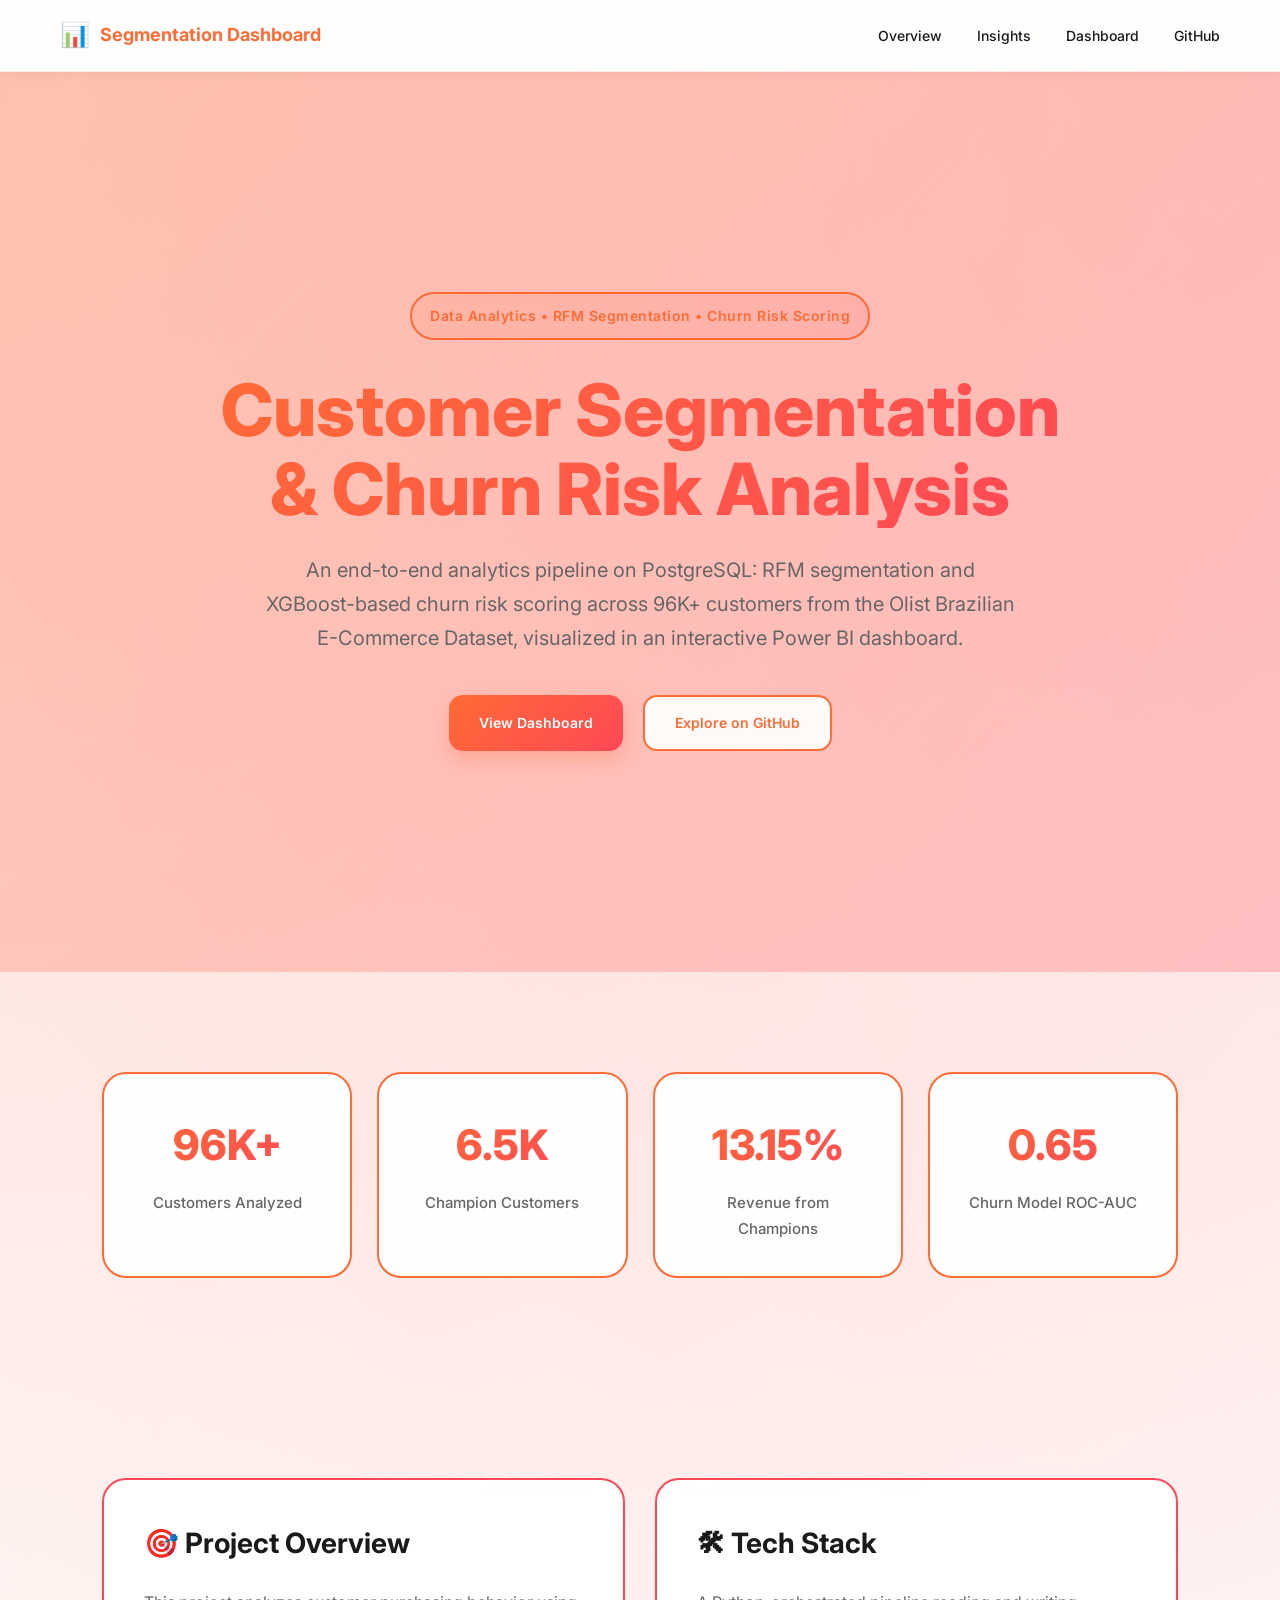
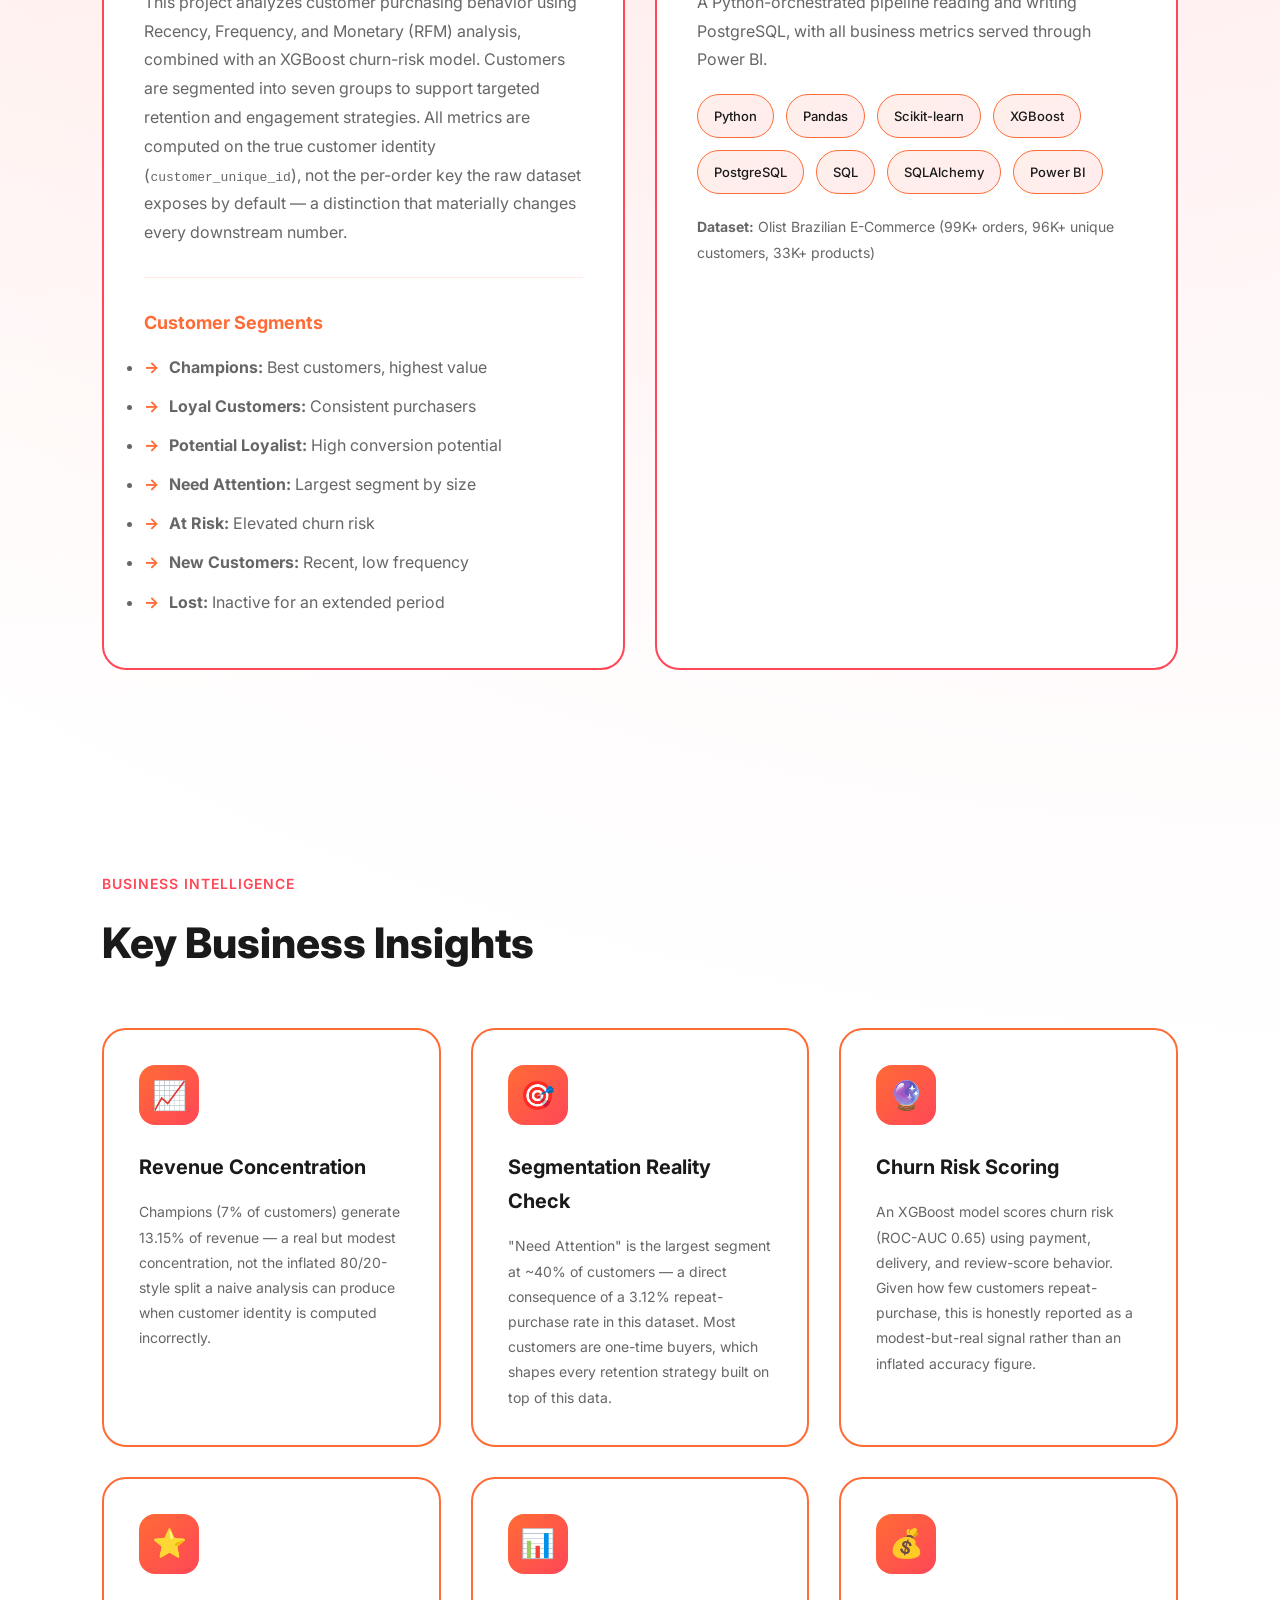
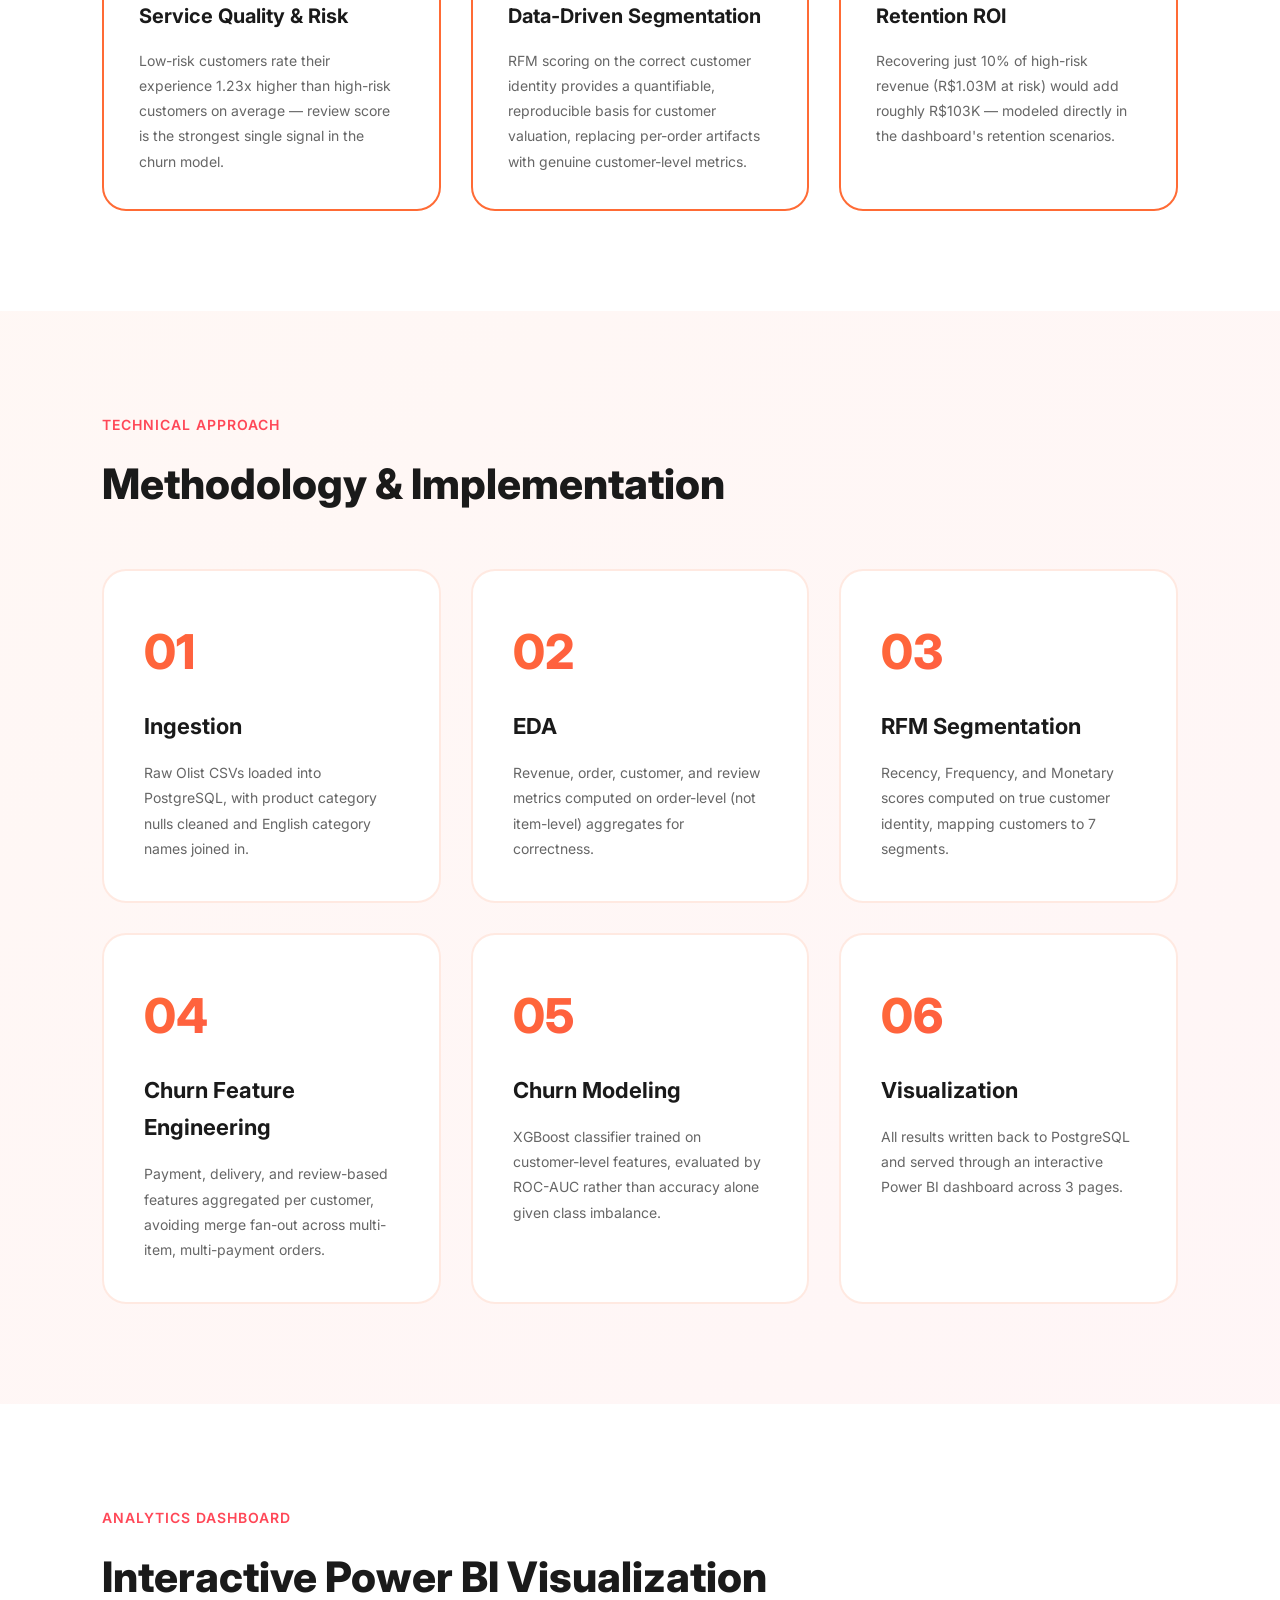
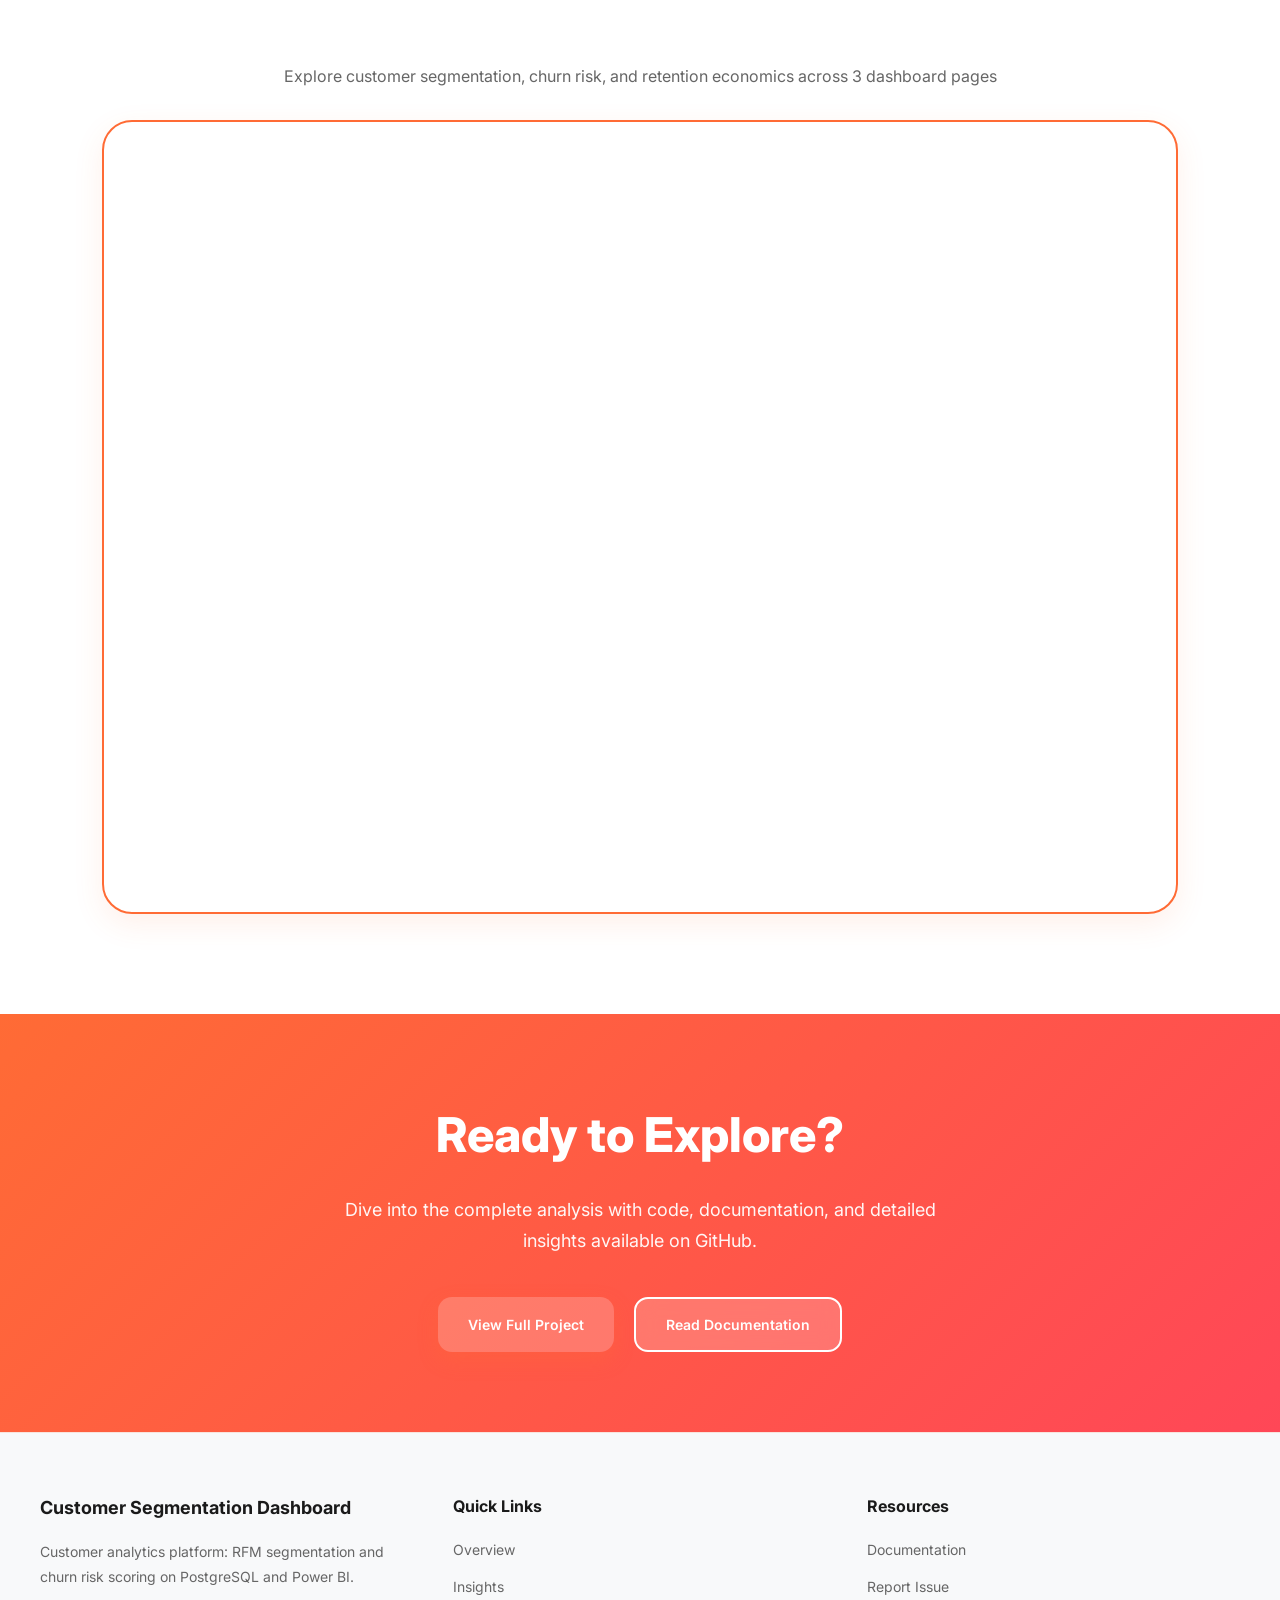
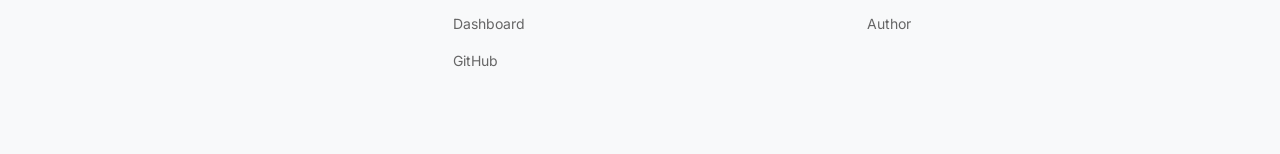
==== docs/index.html @ a6b47e3f "renamed:    scripts/index.html -> docs/index.html" ====
<!DOCTYPE html>
<html lang="en">

<head>

  <meta charset="UTF-8" />
  <meta name="viewport" content="width=device-width, initial-scale=1.0" />

  <!-- SEO Meta Tags -->
  <meta name="description" content="Customer segmentation and churn risk analysis on the Olist Brazilian E-Commerce Dataset. RFM segmentation, XGBoost churn scoring, and an interactive Power BI dashboard, built on PostgreSQL." />
  <meta name="keywords" content="customer segmentation, RFM analysis, churn prediction, data analytics, Power BI, PostgreSQL" />
  <meta name="author" content="Arnav Modi" />
  <meta name="theme-color" content="#ff6b35" />

  <!-- Open Graph Tags -->
  <meta property="og:title" content="Customer Segmentation Dashboard" />
  <meta property="og:description" content="RFM customer segmentation and churn risk scoring platform built on PostgreSQL and Power BI" />
  <meta property="og:type" content="website" />
  <meta property="og:url" content="https://arnavmodi-msit.github.io/Customer-Segmentation-Dashboard/" />

  <title>Customer Segmentation Dashboard | RFM Analysis & Churn Risk Scoring</title>

  <!-- GOOGLE FONT -->
  <link rel="preconnect" href="https://fonts.googleapis.com">
  <link rel="preconnect" href="https://fonts.gstatic.com" crossorigin>
  <link href="https://fonts.googleapis.com/css2?family=Inter:wght@400;500;600;700;800&display=swap" rel="stylesheet">

  <!-- CSS -->
  <link rel="stylesheet" href="style.css" />

</head>

<body>

  <!-- NAVIGATION -->
  <nav class="navbar">
    <div class="nav-container">
      <div class="nav-logo">
        <span class="logo-icon">📊</span>
        <span class="logo-text">Segmentation Dashboard</span>
      </div>
      <ul class="nav-menu">
        <li><a href="#overview" class="nav-link">Overview</a></li>
        <li><a href="#insights" class="nav-link">Insights</a></li>
        <li><a href="#dashboard" class="nav-link">Dashboard</a></li>
        <li><a href="https://github.com/ArnavModi-MSIT/-Customer-Segmentation-Dashboard-" target="_blank" class="nav-link">GitHub</a></li>
      </ul>
    </div>
  </nav>

  <!-- HERO -->
  <header class="hero">

    <div class="hero-overlay"></div>

    <div class="hero-content">

      <span class="badge">
        Data Analytics • RFM Segmentation • Churn Risk Scoring
      </span>

      <h1>
        Customer Segmentation & Churn Risk Analysis
      </h1>

      <p>
        An end-to-end analytics pipeline on PostgreSQL: RFM segmentation and
        XGBoost-based churn risk scoring across 96K+ customers from the
        Olist Brazilian E-Commerce Dataset, visualized in an interactive
        Power BI dashboard.
      </p>

      <div class="hero-buttons">

        <a href="#dashboard" class="primary-btn">
          View Dashboard
        </a>

        <a
          href="https://github.com/ArnavModi-MSIT/-Customer-Segmentation-Dashboard-"
          target="_blank"
          class="secondary-btn">
          Explore on GitHub
        </a>

      </div>

    </div>

  </header>

  <!-- METRICS -->

  <section class="metrics">

    <div class="metric-card">
      <div class="metric-value">96K+</div>
      <p>Customers Analyzed</p>
    </div>

    <div class="metric-card">
      <div class="metric-value">6.5K</div>
      <p>Champion Customers</p>
    </div>

    <div class="metric-card">
      <div class="metric-value">13.15%</div>
      <p>Revenue from Champions</p>
    </div>

    <div class="metric-card">
      <div class="metric-value">0.65</div>
      <p>Churn Model ROC-AUC</p>
    </div>

  </section>

  <!-- PROJECT INFO -->

  <section class="project-info" id="overview">

    <div class="card">

      <h2>🎯 Project Overview</h2>

      <p>
        This project analyzes customer purchasing behavior using Recency,
        Frequency, and Monetary (RFM) analysis, combined with an XGBoost
        churn-risk model. Customers are segmented into seven groups to
        support targeted retention and engagement strategies. All metrics
        are computed on the true customer identity (<code>customer_unique_id</code>),
        not the per-order key the raw dataset exposes by default &mdash; a
        distinction that materially changes every downstream number.
      </p>

      <div class="segments-list">
        <h3>Customer Segments</h3>
        <ul>
          <li><strong>Champions:</strong> Best customers, highest value</li>
          <li><strong>Loyal Customers:</strong> Consistent purchasers</li>
          <li><strong>Potential Loyalist:</strong> High conversion potential</li>
          <li><strong>Need Attention:</strong> Largest segment by size</li>
          <li><strong>At Risk:</strong> Elevated churn risk</li>
          <li><strong>New Customers:</strong> Recent, low frequency</li>
          <li><strong>Lost:</strong> Inactive for an extended period</li>
        </ul>
      </div>

    </div>

    <div class="card">

      <h2>🛠 Tech Stack</h2>

      <p>
        A Python-orchestrated pipeline reading and writing PostgreSQL,
        with all business metrics served through Power BI.
      </p>

      <div class="tech-grid">

        <span class="tech-badge">Python</span>
        <span class="tech-badge">Pandas</span>
        <span class="tech-badge">Scikit-learn</span>
        <span class="tech-badge">XGBoost</span>
        <span class="tech-badge">PostgreSQL</span>
        <span class="tech-badge">SQL</span>
        <span class="tech-badge">SQLAlchemy</span>
        <span class="tech-badge">Power BI</span>

      </div>

      <p style="margin-top: 20px; font-size: 14px; color: #666;">
        <strong>Dataset:</strong> Olist Brazilian E-Commerce (99K+ orders, 96K+ unique customers, 33K+ products)
      </p>

    </div>

  </section>

  <!-- INSIGHTS -->

  <section class="insights" id="insights">

    <div class="section-title">

      <span>Business Intelligence</span>

      <h2>Key Business Insights</h2>

    </div>

    <div class="insight-grid">

      <div class="insight-card">

        <div class="icon">📈</div>

        <h3>Revenue Concentration</h3>

        <p>
          Champions (7% of customers) generate 13.15% of revenue &mdash;
          a real but modest concentration, not the inflated 80/20-style
          split a naive analysis can produce when customer identity is
          computed incorrectly.
        </p>

      </div>

      <div class="insight-card">

        <div class="icon">🎯</div>

        <h3>Segmentation Reality Check</h3>

        <p>
          "Need Attention" is the largest segment at ~40% of customers &mdash;
          a direct consequence of a 3.12% repeat-purchase rate in this
          dataset. Most customers are one-time buyers, which shapes every
          retention strategy built on top of this data.
        </p>

      </div>

      <div class="insight-card">

        <div class="icon">🔮</div>

        <h3>Churn Risk Scoring</h3>

        <p>
          An XGBoost model scores churn risk (ROC-AUC 0.65) using payment,
          delivery, and review-score behavior. Given how few customers
          repeat-purchase, this is honestly reported as a modest-but-real
          signal rather than an inflated accuracy figure.
        </p>

      </div>

      <div class="insight-card">

        <div class="icon">⭐</div>

        <h3>Service Quality &amp; Risk</h3>

        <p>
          Low-risk customers rate their experience 1.23x higher than
          high-risk customers on average &mdash; review score is the
          strongest single signal in the churn model.
        </p>

      </div>

      <div class="insight-card">

        <div class="icon">📊</div>

        <h3>Data-Driven Segmentation</h3>

        <p>
          RFM scoring on the correct customer identity provides a
          quantifiable, reproducible basis for customer valuation,
          replacing per-order artifacts with genuine customer-level metrics.
        </p>

      </div>

      <div class="insight-card">

        <div class="icon">💰</div>

        <h3>Retention ROI</h3>

        <p>
          Recovering just 10% of high-risk revenue (R$1.03M at risk)
          would add roughly R$103K &mdash; modeled directly in the
          dashboard's retention scenarios.
        </p>

      </div>

    </div>

  </section>

  <!-- METHODOLOGY -->

  <section class="methodology">

    <div class="section-title">

      <span>Technical Approach</span>

      <h2>Methodology & Implementation</h2>

    </div>

    <div class="methodology-grid">

      <div class="method-card">
        <div class="method-number">01</div>
        <h3>Ingestion</h3>
        <p>Raw Olist CSVs loaded into PostgreSQL, with product category nulls cleaned and English category names joined in.</p>
      </div>

      <div class="method-card">
        <div class="method-number">02</div>
        <h3>EDA</h3>
        <p>Revenue, order, customer, and review metrics computed on order-level (not item-level) aggregates for correctness.</p>
      </div>

      <div class="method-card">
        <div class="method-number">03</div>
        <h3>RFM Segmentation</h3>
        <p>Recency, Frequency, and Monetary scores computed on true customer identity, mapping customers to 7 segments.</p>
      </div>

      <div class="method-card">
        <div class="method-number">04</div>
        <h3>Churn Feature Engineering</h3>
        <p>Payment, delivery, and review-based features aggregated per customer, avoiding merge fan-out across multi-item, multi-payment orders.</p>
      </div>

      <div class="method-card">
        <div class="method-number">05</div>
        <h3>Churn Modeling</h3>
        <p>XGBoost classifier trained on customer-level features, evaluated by ROC-AUC rather than accuracy alone given class imbalance.</p>
      </div>

      <div class="method-card">
        <div class="method-number">06</div>
        <h3>Visualization</h3>
        <p>All results written back to PostgreSQL and served through an interactive Power BI dashboard across 3 pages.</p>
      </div>

    </div>

  </section>

  <!-- DASHBOARD -->

  <section class="dashboard" id="dashboard">

    <div class="section-title">

      <span>Analytics Dashboard</span>

      <h2>Interactive Power BI Visualization</h2>

    </div>

    <p style="text-align: center; color: #666; margin-bottom: 30px;">
      Explore customer segmentation, churn risk, and retention economics across 3 dashboard pages
    </p>

    <div class="dashboard-container">

      <iframe
      title="Customer Segmentation Dashboard"
      width="100%"
      height="750"
      src="https://app.powerbi.com/view?r=eyJrIjoiYTcwMGYxZDItM2NlYy00Njg0LTk0MGItY2RmNTNiNGU4NTQ1IiwidCI6IjNiMjk5M2Q3LTQ5YmYtNGYyOS1iNzk0LWRkNTcyN2Y0NWVlMiJ9"
      frameborder="0"
      allowFullScreen="true">
    </iframe>

    </div>

  </section>

  <!-- CTA SECTION -->

  <section class="cta-section">

    <div class="cta-content">

      <h2>Ready to Explore?</h2>

      <p>
        Dive into the complete analysis with code, documentation, and detailed insights available on GitHub.
      </p>

      <div class="cta-buttons">

        <a href="https://github.com/ArnavModi-MSIT/-Customer-Segmentation-Dashboard-" target="_blank" class="primary-btn">
          View Full Project
        </a>

        <a href="README.md" target="_blank" class="secondary-btn">
          Read Documentation
        </a>

      </div>

    </div>

  </section>

  <!-- FOOTER -->

  <footer class="footer">

    <div class="footer-content">

      <div class="footer-section">
        <h3>Customer Segmentation Dashboard</h3>
        <p>Customer analytics platform: RFM segmentation and churn risk scoring on PostgreSQL and Power BI.</p>
      </div>

      <div class="footer-section">
        <h4>Quick Links</h4>
        <ul>
          <li><a href="#overview">Overview</a></li>
          <li><a href="#insights">Insights</a></li>
          <li><a href="#dashboard">Dashboard</a></li>
          <li><a href="https://github.com/ArnavModi-MSIT/-Customer-Segmentation-Dashboard-" target="_blank">GitHub</a></li>
        </ul>
      </div>

      <div class="footer-section">
        <h4>Resources</h4>
        <ul>
          <li><a href="README.md" target="_blank">Documentation</a></li>
          <li><a href="https://github.com/ArnavModi-MSIT/-Customer-Segmentation-Dashboard-/issues" target="_blank">Report Issue</a></li>
          <li><a href="https://github.com/ArnavModi-MSIT" target="_blank">Author</a></li>
        </ul>
      </div>

    </div>

  </footer>

  <script>
    // Smooth scrolling for navigation links
    document.querySelectorAll('a[href^="#"]').forEach(anchor => {
      anchor.addEventListener('click', function (e) {
        e.preventDefault();
        const target = document.querySelector(this.getAttribute('href'));
        if (target) {
          target.scrollIntoView({ behavior: 'smooth' });
        }
      });
    });
  </script>

</body>

</html>
---- docs/style.css ----
/* ===== RESET & ROOT ===== */

* {
  margin: 0;
  padding: 0;
  box-sizing: border-box;
}

:root {
  --bg: #ffffff;
  --surface: #fff5f5;
  --card: rgba(255, 107, 53, 0.08);
  --border: rgba(255, 107, 53, 0.15);
  --primary: #ff6b35;
  --accent: #ff4757;
  --text: #1a1a1a;
  --muted: #666666;
  --light-gray: #f8f9fa;
  --transition: 0.3s cubic-bezier(0.4, 0, 0.2, 1);
}

/* ===== TYPOGRAPHY & BODY ===== */

html {
  scroll-behavior: smooth;
}

body {
  font-family: 'Inter', sans-serif;
  background:
    radial-gradient(circle at top left,
      rgba(255, 107, 53, 0.15),
      transparent 35%),
    radial-gradient(circle at top right,
      rgba(255, 71, 87, 0.15),
      transparent 40%),
    var(--bg);
  color: var(--text);
  line-height: 1.7;
  overflow-x: hidden;
}

/* ===== NAVIGATION ===== */

.navbar {
  position: sticky;
  top: 0;
  background: rgba(255, 255, 255, 0.95);
  backdrop-filter: blur(10px);
  border-bottom: 1px solid var(--border);
  padding: 15px 0;
  z-index: 1000;
  box-shadow: 0 2px 10px rgba(0, 0, 0, 0.05);
}

.nav-container {
  max-width: 1200px;
  margin: 0 auto;
  padding: 0 20px;
  display: flex;
  justify-content: space-between;
  align-items: center;
}

.nav-logo {
  display: flex;
  align-items: center;
  gap: 10px;
  font-weight: 700;
  font-size: 18px;
  color: var(--primary);
  text-decoration: none;
}

.logo-icon {
  font-size: 24px;
}

.nav-menu {
  display: flex;
  list-style: none;
  gap: 35px;
  align-items: center;
}

.nav-link {
  color: var(--text);
  text-decoration: none;
  font-weight: 500;
  font-size: 14px;
  transition: color var(--transition);
  position: relative;
}

.nav-link:hover {
  color: var(--primary);
}

.nav-link::after {
  content: '';
  position: absolute;
  bottom: -5px;
  left: 0;
  width: 0;
  height: 2px;
  background: var(--primary);
  transition: width var(--transition);
}

.nav-link:hover::after {
  width: 100%;
}

/* ===== GENERAL SECTIONS ===== */

section {
  padding: 100px 8%;
}

.section-title {
  margin-bottom: 50px;
}

.section-title span {
  color: var(--accent);
  font-size: 14px;
  font-weight: 600;
  text-transform: uppercase;
  letter-spacing: 1px;
}

.section-title h2 {
  font-size: 42px;
  margin-top: 10px;
  font-weight: 800;
}

/* ===== HERO SECTION ===== */

.hero {
  min-height: 100vh;
  display: flex;
  align-items: center;
  justify-content: center;
  text-align: center;
  padding: 100px 20px;
  position: relative;
  overflow: hidden;
}

.hero-overlay {
  position: absolute;
  inset: 0;
  background:
    linear-gradient(135deg,
      rgba(255, 107, 53, 0.25),
      rgba(255, 71, 87, 0.25));
  animation: float 15s ease-in-out infinite;
}

@keyframes float {
  0%, 100% { transform: translateY(0px); }
  50% { transform: translateY(-20px); }
}

.hero-content {
  position: relative;
  z-index: 2;
  max-width: 900px;
  animation: fadeInUp 0.8s ease-out;
}

@keyframes fadeInUp {
  from {
    opacity: 0;
    transform: translateY(30px);
  }
  to {
    opacity: 1;
    transform: translateY(0);
  }
}

.badge {
  display: inline-block;
  background: linear-gradient(135deg, rgba(255, 107, 53, 0.1), rgba(255, 71, 87, 0.1));
  border: 2px solid var(--primary);
  padding: 10px 18px;
  border-radius: 999px;
  margin-bottom: 30px;
  font-size: 14px;
  color: var(--primary);
  backdrop-filter: blur(10px);
  font-weight: 600;
  letter-spacing: 0.5px;
}

.hero h1 {
  font-size: 72px;
  line-height: 1.1;
  margin-bottom: 25px;
  font-weight: 800;
  background: linear-gradient(135deg, var(--primary), var(--accent));
  -webkit-background-clip: text;
  -webkit-text-fill-color: transparent;
  background-clip: text;
}

.hero p {
  max-width: 760px;
  margin: auto;
  font-size: 20px;
  color: var(--muted);
}

.hero-buttons {
  margin-top: 40px;
  display: flex;
  justify-content: center;
  gap: 20px;
  flex-wrap: wrap;
}

/* ===== BUTTONS ===== */

.primary-btn,
.secondary-btn {
  display: inline-flex;
  align-items: center;
  justify-content: center;
  padding: 14px 30px;
  border-radius: 14px;
  text-decoration: none;
  font-weight: 600;
  transition: all var(--transition);
  cursor: pointer;
  border: none;
  font-size: 14px;
}

.primary-btn {
  background: linear-gradient(135deg, #ff6b35, #ff4757);
  color: white;
  box-shadow: 0 8px 20px rgba(255, 107, 53, 0.3);
}

.primary-btn:hover {
  transform: translateY(-4px);
  box-shadow: 0 12px 30px rgba(255, 107, 53, 0.5);
}

.secondary-btn {
  border: 2px solid var(--primary);
  background: rgba(255, 255, 255, 0.9);
  color: var(--primary);
  backdrop-filter: blur(10px);
}

.secondary-btn:hover {
  transform: translateY(-4px);
  background: var(--primary);
  color: white;
  box-shadow: 0 12px 30px rgba(255, 107, 53, 0.3);
}

/* ===== METRICS SECTION ===== */

.metrics {
  display: grid;
  grid-template-columns: repeat(auto-fit, minmax(220px, 1fr));
  gap: 25px;
}

.metric-card {
  background: rgba(255, 255, 255, 0.95);
  border: 2px solid var(--primary);
  backdrop-filter: blur(12px);
  padding: 35px;
  border-radius: 24px;
  transition: all var(--transition);
  text-align: center;
}

.metric-card:hover {
  transform: translateY(-8px);
  box-shadow: 0 20px 40px rgba(255, 107, 53, 0.2);
  border-color: var(--accent);
}

.metric-value {
  font-size: 42px;
  font-weight: 800;
  margin-bottom: 10px;
  background: linear-gradient(135deg, var(--primary), var(--accent));
  -webkit-background-clip: text;
  -webkit-text-fill-color: transparent;
  background-clip: text;
}

.metric-card p {
  color: var(--muted);
  font-size: 15px;
  font-weight: 500;
}

/* ===== PROJECT INFO ===== */

.project-info {
  display: grid;
  grid-template-columns: repeat(auto-fit, minmax(340px, 1fr));
  gap: 30px;
}

.card {
  background: rgba(255, 255, 255, 0.95);
  border: 2px solid var(--accent);
  padding: 40px;
  border-radius: 24px;
  backdrop-filter: blur(12px);
  transition: all var(--transition);
}

.card:hover {
  transform: translateY(-8px);
  box-shadow: 0 20px 40px rgba(255, 107, 53, 0.15);
  border-color: var(--primary);
}

.card h2 {
  font-size: 28px;
  margin-bottom: 20px;
  color: var(--text);
}

.card p {
  color: var(--muted);
  margin-bottom: 20px;
  line-height: 1.8;
}

.segments-list {
  margin-top: 30px;
  padding-top: 30px;
  border-top: 1px solid var(--border);
}

.segments-list h3 {
  font-size: 18px;
  margin-bottom: 15px;
  color: var(--primary);
}

.segments-list ul {
  padding-left: 0;
}

.segments-list li {
  margin-bottom: 12px;
  padding-left: 25px;
  position: relative;
  color: var(--muted);
}

.segments-list li::before {
  content: '→';
  position: absolute;
  left: 0;
  color: var(--primary);
  font-weight: bold;
}

/* ===== TECH GRID ===== */

.tech-grid {
  display: flex;
  flex-wrap: wrap;
  gap: 12px;
}

.tech-badge {
  display: inline-block;
  background: linear-gradient(135deg, rgba(255, 107, 53, 0.1), rgba(255, 71, 87, 0.1));
  border: 1px solid var(--primary);
  padding: 10px 16px;
  border-radius: 999px;
  font-size: 13px;
  color: var(--text);
  font-weight: 500;
  transition: all var(--transition);
}

.tech-badge:hover {
  background: linear-gradient(135deg, rgba(255, 107, 53, 0.2), rgba(255, 71, 87, 0.2));
  transform: translateY(-2px);
  box-shadow: 0 4px 12px rgba(255, 107, 53, 0.15);
}

/* ===== INSIGHTS SECTION ===== */

.insight-grid {
  display: grid;
  grid-template-columns: repeat(auto-fit, minmax(280px, 1fr));
  gap: 30px;
}

.insight-card {
  background: rgba(255, 255, 255, 0.95);
  border: 2px solid var(--primary);
  border-radius: 24px;
  padding: 35px;
  backdrop-filter: blur(12px);
  transition: all var(--transition);
}

.insight-card:hover {
  transform: translateY(-8px);
  box-shadow: 0 20px 40px rgba(255, 107, 53, 0.15);
  border-color: var(--accent);
}

.icon {
  width: 60px;
  height: 60px;
  display: flex;
  align-items: center;
  justify-content: center;
  border-radius: 16px;
  margin-bottom: 25px;
  background: linear-gradient(135deg, #ff6b35, #ff4757);
  font-weight: 700;
  font-size: 28px;
}

.insight-card h3 {
  margin-bottom: 15px;
  font-size: 20px;
  color: var(--text);
}

.insight-card p {
  color: var(--muted);
  font-size: 14px;
  line-height: 1.8;
}

/* ===== METHODOLOGY SECTION ===== */

.methodology {
  background: linear-gradient(135deg, rgba(255, 107, 53, 0.05), rgba(255, 71, 87, 0.05));
}

.methodology-grid {
  display: grid;
  grid-template-columns: repeat(auto-fit, minmax(300px, 1fr));
  gap: 30px;
}

.method-card {
  background: rgba(255, 255, 255, 0.95);
  border: 2px solid var(--border);
  padding: 40px;
  border-radius: 24px;
  transition: all var(--transition);
  position: relative;
}

.method-card:hover {
  transform: translateY(-8px);
  box-shadow: 0 20px 40px rgba(255, 107, 53, 0.15);
  border-color: var(--primary);
}

.method-number {
  font-size: 48px;
  font-weight: 800;
  background: linear-gradient(135deg, var(--primary), var(--accent));
  -webkit-background-clip: text;
  -webkit-text-fill-color: transparent;
  background-clip: text;
  margin-bottom: 15px;
}

.method-card h3 {
  font-size: 22px;
  margin-bottom: 15px;
  color: var(--text);
}

.method-card p {
  color: var(--muted);
  font-size: 14px;
  line-height: 1.8;
}

/* ===== DASHBOARD SECTION ===== */

.dashboard-container {
  background: rgba(255, 255, 255, 0.95);
  border: 2px solid var(--primary);
  padding: 20px;
  border-radius: 30px;
  backdrop-filter: blur(14px);
  overflow: hidden;
  box-shadow: 0 10px 30px rgba(255, 107, 53, 0.1);
}

iframe {
  border: none;
  border-radius: 18px;
  display: block;
}

/* ===== CTA SECTION ===== */

.cta-section {
  background: linear-gradient(135deg, #ff6b35, #ff4757);
  color: white;
  text-align: center;
  padding: 80px 20px;
}

.cta-content h2 {
  font-size: 48px;
  margin-bottom: 20px;
  font-weight: 800;
}

.cta-content p {
  font-size: 18px;
  margin-bottom: 40px;
  opacity: 0.95;
  max-width: 600px;
  margin-left: auto;
  margin-right: auto;
}

.cta-buttons {
  display: flex;
  justify-content: center;
  gap: 20px;
  flex-wrap: wrap;
}

.cta-section .primary-btn,
.cta-section .secondary-btn {
  background: rgba(255, 255, 255, 0.2);
  border-color: white;
  color: white;
}

.cta-section .primary-btn:hover {
  background: white;
  color: var(--primary);
}

.cta-section .secondary-btn:hover {
  background: white;
  color: var(--primary);
  border-color: white;
}

/* ===== FOOTER ===== */

.footer {
  background: var(--light-gray);
  padding: 60px 20px 30px;
  border-top: 1px solid var(--border);
}

.footer-content {
  max-width: 1200px;
  margin: 0 auto 40px;
  display: grid;
  grid-template-columns: repeat(auto-fit, minmax(250px, 1fr));
  gap: 40px;
}

.footer-section h3,
.footer-section h4 {
  margin-bottom: 15px;
  color: var(--text);
  font-size: 18px;
}

.footer-section h4 {
  font-size: 16px;
}

.footer-section p {
  color: var(--muted);
  font-size: 14px;
  line-height: 1.8;
}

.footer-section ul {
  list-style: none;
}

.footer-section ul li {
  margin-bottom: 10px;
}

.footer-section a {
  color: var(--muted);
  text-decoration: none;
  font-size: 14px;
  transition: color var(--transition);
}

.footer-section a:hover {
  color: var(--primary);
}

.footer-bottom {
  max-width: 1200px;
  margin: 40px auto 0;
  padding-top: 30px;
  border-top: 1px solid var(--border);
  display: flex;
  justify-content: space-between;
  align-items: center;
  flex-wrap: wrap;
  gap: 20px;
  text-align: center;
}

.footer-bottom p {
  font-size: 13px;
  color: var(--muted);
}

.footer-bottom a {
  color: var(--primary);
  text-decoration: none;
  transition: color var(--transition);
}

.footer-bottom a:hover {
  color: var(--accent);
}

.footer-social {
  display: flex;
  gap: 20px;
  align-items: center;
}

.footer-social a {
  color: var(--text);
  font-weight: 500;
}

/* ===== RESPONSIVE DESIGN ===== */

@media (max-width: 768px) {
  section {
    padding: 70px 20px;
  }

  .nav-menu {
    gap: 20px;
  }

  .hero h1 {
    font-size: 48px;
  }

  .hero p {
    font-size: 16px;
  }

  .section-title h2 {
    font-size: 32px;
  }

  .cta-content h2 {
    font-size: 36px;
  }

  .method-number {
    font-size: 36px;
  }

  .footer-bottom {
    flex-direction: column;
    text-align: center;
  }
}

@media (max-width: 480px) {
  .navbar {
    padding: 10px 0;
  }

  .nav-container {
    padding: 0 15px;
  }

  .nav-menu {
    gap: 15px;
    font-size: 12px;
  }

  .hero {
    padding: 60px 15px;
    min-height: auto;
  }

  .hero h1 {
    font-size: 36px;
  }

  .hero p {
    font-size: 14px;
  }

  .hero-buttons {
    gap: 10px;
  }

  .primary-btn,
  .secondary-btn {
    padding: 12px 20px;
    font-size: 13px;
  }

  .badge {
    font-size: 12px;
  }

  .section-title h2 {
    font-size: 24px;
  }

  .section-title span {
    font-size: 12px;
  }

  .metric-card,
  .card,
  .insight-card,
  .method-card {
    padding: 25px;
  }

  .metric-value {
    font-size: 32px;
  }

  .card h2,
  .insight-card h3,
  .method-card h3 {
    font-size: 18px;
  }

  .cta-content h2 {
    font-size: 28px;
  }

  .footer-content {
    gap: 30px;
  }

  .dashboard-container {
    padding: 10px;
  }

  iframe {
    height: 600px !important;
  }
}
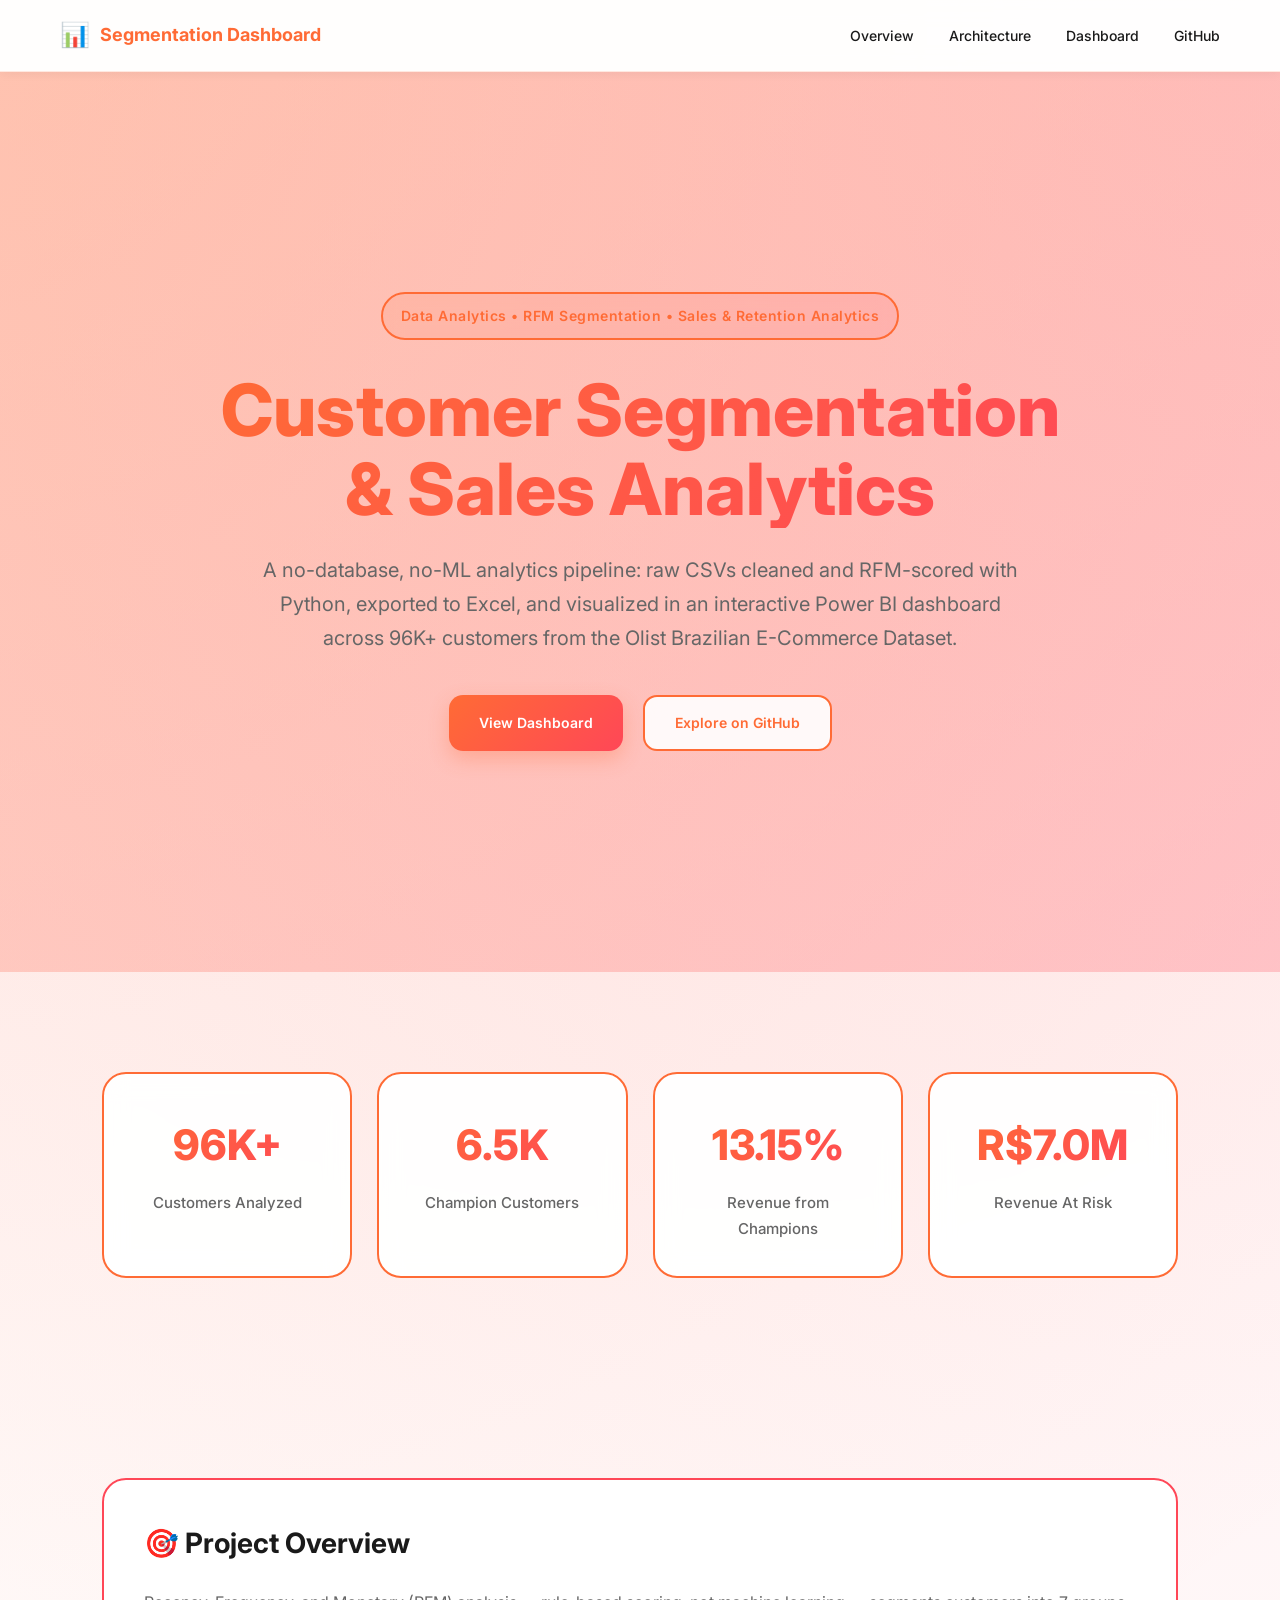
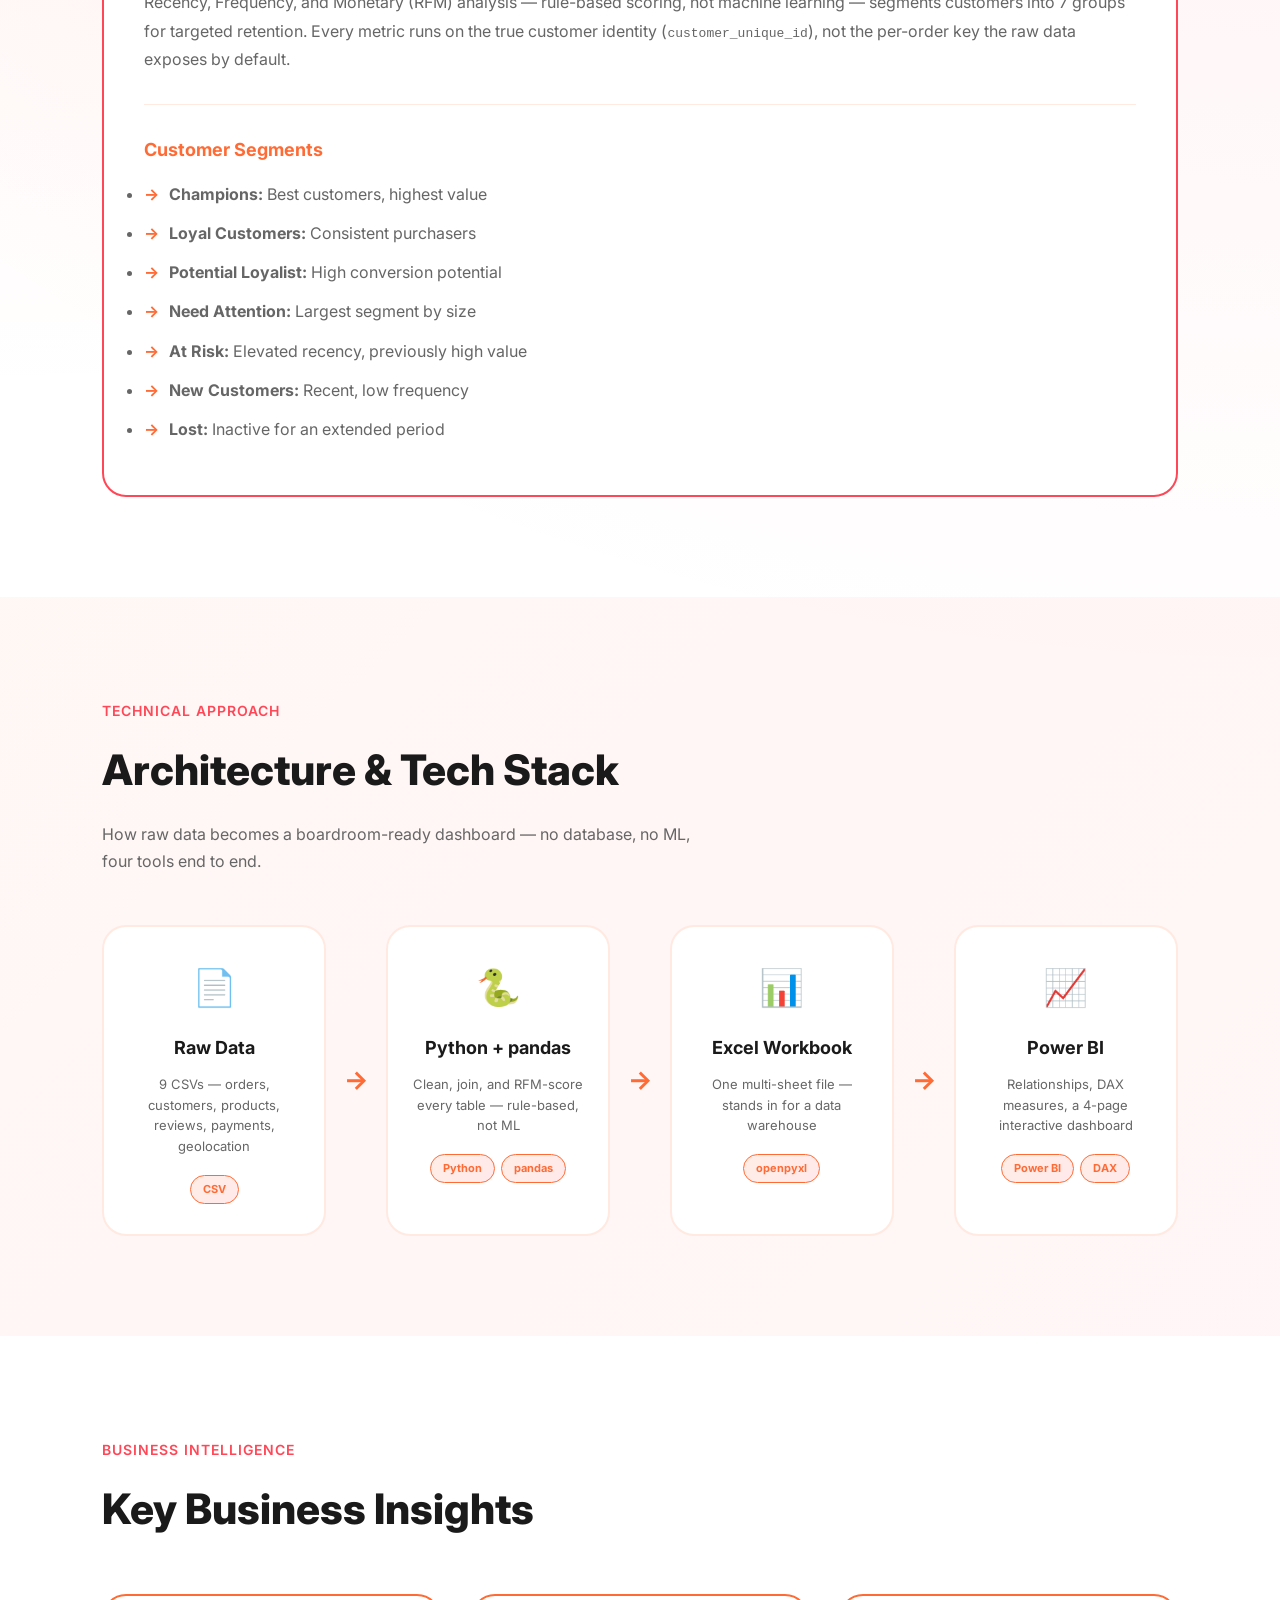
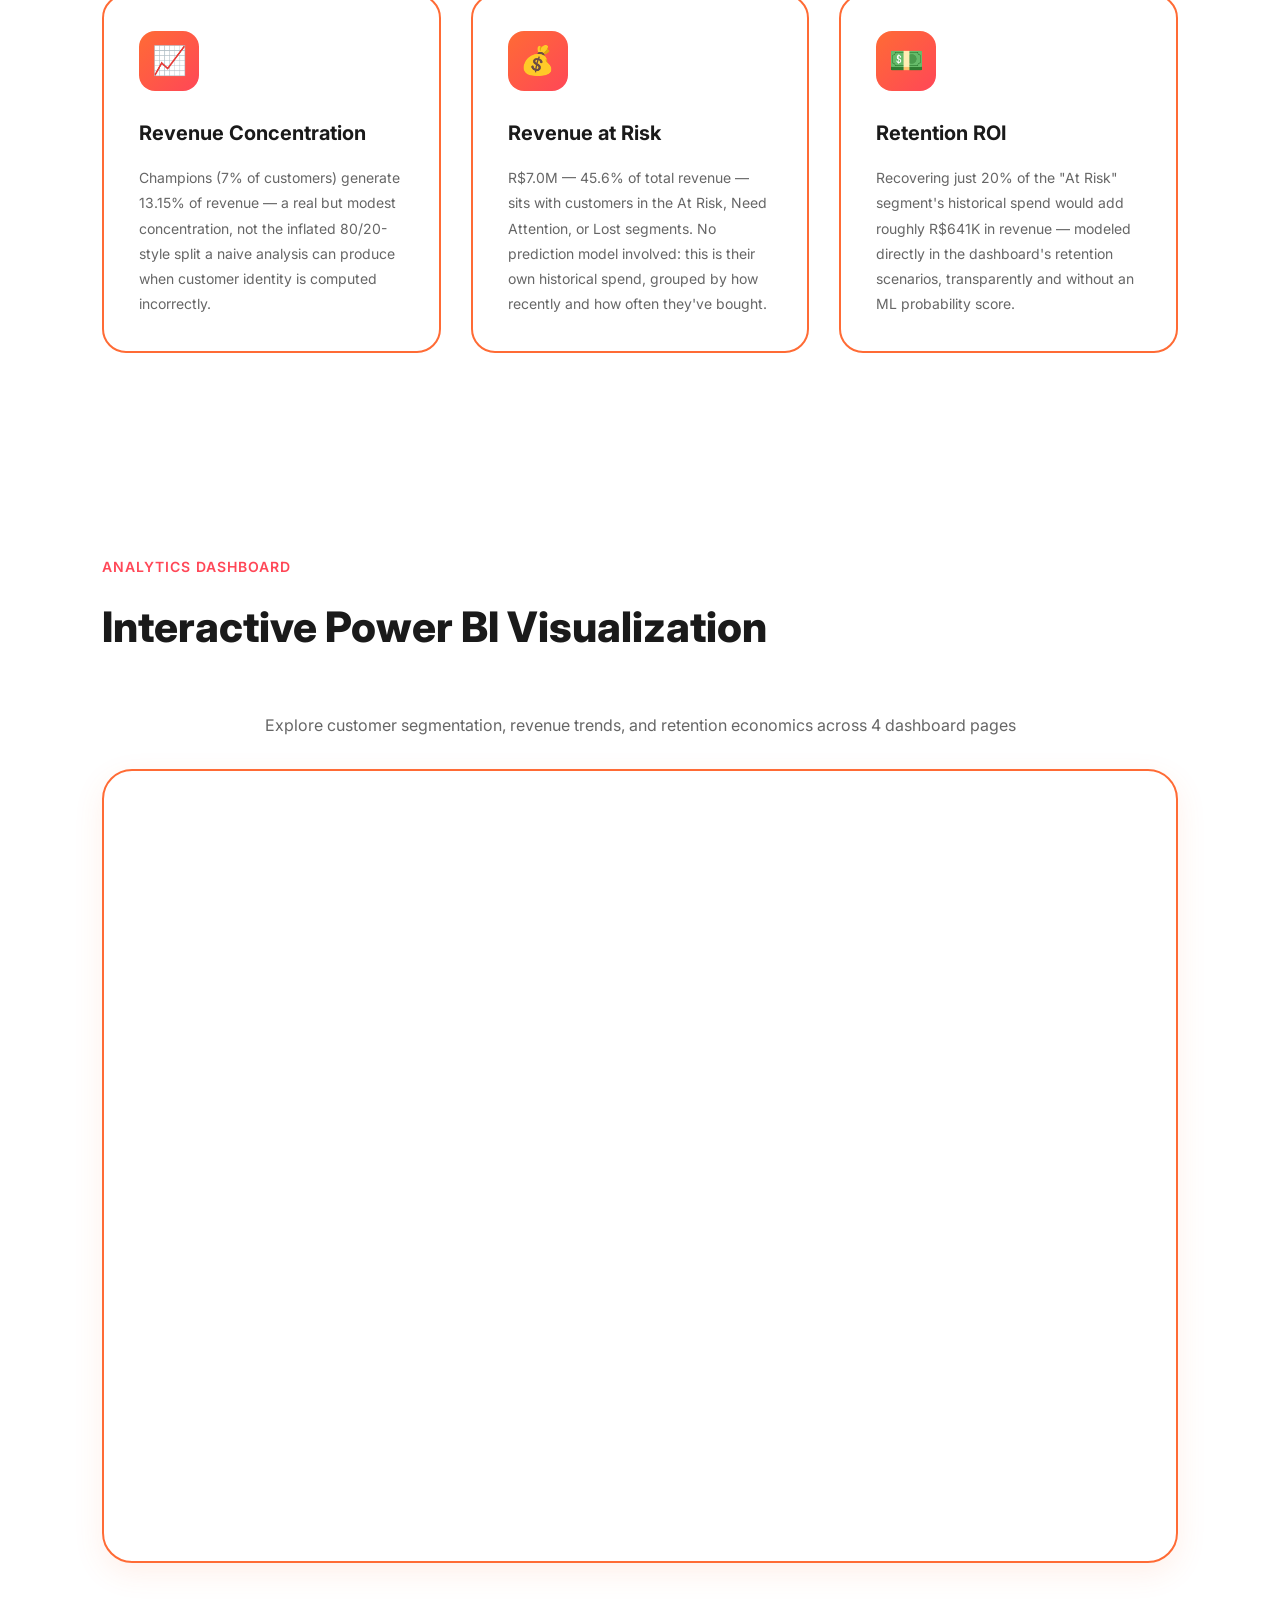
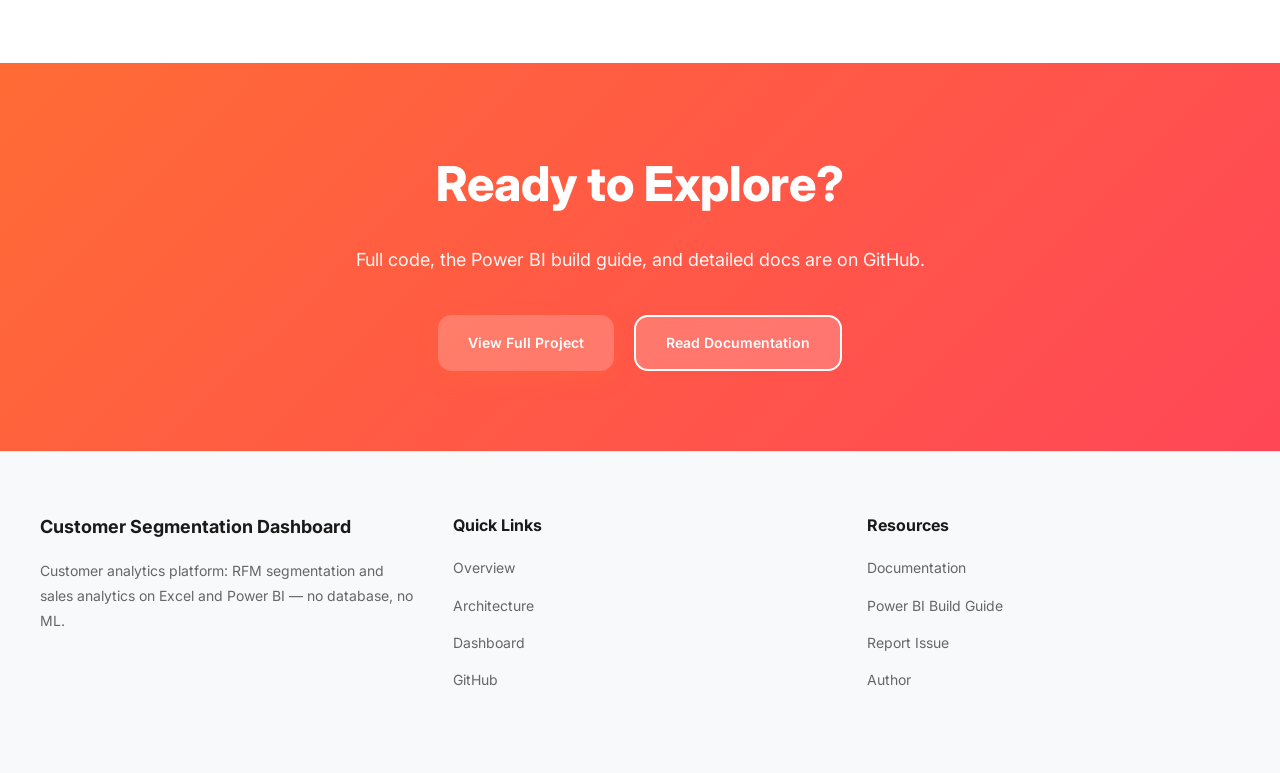
==== commit ee5d9981: "Add Power BI report, top_products sheet, and trim landing page Replaces the stale Postgres-era analy" ====
--- a/docs/index.html
+++ b/docs/index.html
@@ -7,18 +7,18 @@
   <meta name="viewport" content="width=device-width, initial-scale=1.0" />
 
   <!-- SEO Meta Tags -->
-  <meta name="description" content="Customer segmentation and churn risk analysis on the Olist Brazilian E-Commerce Dataset. RFM segmentation, XGBoost churn scoring, and an interactive Power BI dashboard, built on PostgreSQL." />
-  <meta name="keywords" content="customer segmentation, RFM analysis, churn prediction, data analytics, Power BI, PostgreSQL" />
+  <meta name="description" content="Customer segmentation and sales analytics on the Olist Brazilian E-Commerce Dataset. RFM segmentation and revenue/product/geography analytics, built with Python and Excel, visualized in an interactive Power BI dashboard." />
+  <meta name="keywords" content="customer segmentation, RFM analysis, sales analytics, data analytics, Power BI, Excel, pandas" />
   <meta name="author" content="Arnav Modi" />
   <meta name="theme-color" content="#ff6b35" />
 
   <!-- Open Graph Tags -->
   <meta property="og:title" content="Customer Segmentation Dashboard" />
-  <meta property="og:description" content="RFM customer segmentation and churn risk scoring platform built on PostgreSQL and Power BI" />
+  <meta property="og:description" content="RFM customer segmentation and sales analytics platform built with Python, Excel, and Power BI" />
   <meta property="og:type" content="website" />
   <meta property="og:url" content="https://arnavmodi-msit.github.io/Customer-Segmentation-Dashboard/" />
 
-  <title>Customer Segmentation Dashboard | RFM Analysis & Churn Risk Scoring</title>
+  <title>Customer Segmentation Dashboard | RFM Analysis & Sales Analytics</title>
 
   <!-- GOOGLE FONT -->
   <link rel="preconnect" href="https://fonts.googleapis.com">
@@ -26,7 +26,7 @@
   <link href="https://fonts.googleapis.com/css2?family=Inter:wght@400;500;600;700;800&display=swap" rel="stylesheet">
 
   <!-- CSS -->
-  <link rel="stylesheet" href="style.css" />
+  <link rel="stylesheet" href="style.css?v=2" />
 
 </head>
 
@@ -41,7 +41,7 @@
       </div>
       <ul class="nav-menu">
         <li><a href="#overview" class="nav-link">Overview</a></li>
-        <li><a href="#insights" class="nav-link">Insights</a></li>
+        <li><a href="#architecture" class="nav-link">Architecture</a></li>
         <li><a href="#dashboard" class="nav-link">Dashboard</a></li>
         <li><a href="https://github.com/ArnavModi-MSIT/-Customer-Segmentation-Dashboard-" target="_blank" class="nav-link">GitHub</a></li>
       </ul>
@@ -56,18 +56,17 @@
     <div class="hero-content">
 
       <span class="badge">
-        Data Analytics • RFM Segmentation • Churn Risk Scoring
+        Data Analytics • RFM Segmentation • Sales & Retention Analytics
       </span>
 
       <h1>
-        Customer Segmentation & Churn Risk Analysis
+        Customer Segmentation & Sales Analytics
       </h1>
 
       <p>
-        An end-to-end analytics pipeline on PostgreSQL: RFM segmentation and
-        XGBoost-based churn risk scoring across 96K+ customers from the
-        Olist Brazilian E-Commerce Dataset, visualized in an interactive
-        Power BI dashboard.
+        A no-database, no-ML analytics pipeline: raw CSVs cleaned and RFM-scored
+        with Python, exported to Excel, and visualized in an interactive Power BI
+        dashboard across 96K+ customers from the Olist Brazilian E-Commerce Dataset.
       </p>
 
       <div class="hero-buttons">
@@ -109,8 +108,8 @@
     </div>
 
     <div class="metric-card">
-      <div class="metric-value">0.65</div>
-      <p>Churn Model ROC-AUC</p>
+      <div class="metric-value">R$7.0M</div>
+      <p>Revenue At Risk</p>
     </div>
 
   </section>
@@ -124,13 +123,11 @@
       <h2>🎯 Project Overview</h2>
 
       <p>
-        This project analyzes customer purchasing behavior using Recency,
-        Frequency, and Monetary (RFM) analysis, combined with an XGBoost
-        churn-risk model. Customers are segmented into seven groups to
-        support targeted retention and engagement strategies. All metrics
-        are computed on the true customer identity (<code>customer_unique_id</code>),
-        not the per-order key the raw dataset exposes by default &mdash; a
-        distinction that materially changes every downstream number.
+        Recency, Frequency, and Monetary (RFM) analysis &mdash; rule-based
+        scoring, not machine learning &mdash; segments customers into 7 groups
+        for targeted retention. Every metric runs on the true customer identity
+        (<code>customer_unique_id</code>), not the per-order key the raw data
+        exposes by default.
       </p>
 
       <div class="segments-list">
@@ -140,7 +137,7 @@
           <li><strong>Loyal Customers:</strong> Consistent purchasers</li>
           <li><strong>Potential Loyalist:</strong> High conversion potential</li>
           <li><strong>Need Attention:</strong> Largest segment by size</li>
-          <li><strong>At Risk:</strong> Elevated churn risk</li>
+          <li><strong>At Risk:</strong> Elevated recency, previously high value</li>
           <li><strong>New Customers:</strong> Recent, low frequency</li>
           <li><strong>Lost:</strong> Inactive for an extended period</li>
         </ul>
@@ -148,31 +145,66 @@
 
     </div>
 
-    <div class="card">
-
-      <h2>🛠 Tech Stack</h2>
-
-      <p>
-        A Python-orchestrated pipeline reading and writing PostgreSQL,
-        with all business metrics served through Power BI.
+  </section>
+
+  <!-- ARCHITECTURE / PIPELINE -->
+
+  <section class="architecture" id="architecture">
+
+    <div class="section-title">
+
+      <span>Technical Approach</span>
+
+      <h2>Architecture & Tech Stack</h2>
+
+      <p class="section-subtitle">
+        How raw data becomes a boardroom-ready dashboard &mdash; no database,
+        no ML, four tools end to end.
       </p>
 
-      <div class="tech-grid">
-
-        <span class="tech-badge">Python</span>
-        <span class="tech-badge">Pandas</span>
-        <span class="tech-badge">Scikit-learn</span>
-        <span class="tech-badge">XGBoost</span>
-        <span class="tech-badge">PostgreSQL</span>
-        <span class="tech-badge">SQL</span>
-        <span class="tech-badge">SQLAlchemy</span>
-        <span class="tech-badge">Power BI</span>
-
-      </div>
-
-      <p style="margin-top: 20px; font-size: 14px; color: #666;">
-        <strong>Dataset:</strong> Olist Brazilian E-Commerce (99K+ orders, 96K+ unique customers, 33K+ products)
-      </p>
+    </div>
+
+    <div class="pipeline">
+
+      <div class="pipeline-stage">
+        <div class="stage-icon">📄</div>
+        <h3>Raw Data</h3>
+        <p>9 CSVs &mdash; orders, customers, products, reviews, payments, geolocation</p>
+        <div class="stage-tech"><span class="stage-badge">CSV</span></div>
+      </div>
+
+      <div class="pipeline-arrow">→</div>
+
+      <div class="pipeline-stage">
+        <div class="stage-icon">🐍</div>
+        <h3>Python + pandas</h3>
+        <p>Clean, join, and RFM-score every table &mdash; rule-based, not ML</p>
+        <div class="stage-tech">
+          <span class="stage-badge">Python</span>
+          <span class="stage-badge">pandas</span>
+        </div>
+      </div>
+
+      <div class="pipeline-arrow">→</div>
+
+      <div class="pipeline-stage">
+        <div class="stage-icon">📊</div>
+        <h3>Excel Workbook</h3>
+        <p>One multi-sheet file &mdash; stands in for a data warehouse</p>
+        <div class="stage-tech"><span class="stage-badge">openpyxl</span></div>
+      </div>
+
+      <div class="pipeline-arrow">→</div>
+
+      <div class="pipeline-stage">
+        <div class="stage-icon">📈</div>
+        <h3>Power BI</h3>
+        <p>Relationships, DAX measures, a 4-page interactive dashboard</p>
+        <div class="stage-tech">
+          <span class="stage-badge">Power BI</span>
+          <span class="stage-badge">DAX</span>
+        </div>
+      </div>
 
     </div>
 
@@ -209,140 +241,44 @@
 
       <div class="insight-card">
 
-        <div class="icon">🎯</div>
-
-        <h3>Segmentation Reality Check</h3>
+        <div class="icon">💰</div>
+
+        <h3>Revenue at Risk</h3>
 
         <p>
-          "Need Attention" is the largest segment at ~40% of customers &mdash;
-          a direct consequence of a 3.12% repeat-purchase rate in this
-          dataset. Most customers are one-time buyers, which shapes every
-          retention strategy built on top of this data.
+          R$7.0M &mdash; 45.6% of total revenue &mdash; sits with customers
+          in the At Risk, Need Attention, or Lost segments. No prediction
+          model involved: this is their own historical spend, grouped by
+          how recently and how often they've bought.
         </p>
 
       </div>
 
       <div class="insight-card">
 
-        <div class="icon">🔮</div>
-
-        <h3>Churn Risk Scoring</h3>
+        <div class="icon">💵</div>
+
+        <h3>Retention ROI</h3>
 
         <p>
-          An XGBoost model scores churn risk (ROC-AUC 0.65) using payment,
-          delivery, and review-score behavior. Given how few customers
-          repeat-purchase, this is honestly reported as a modest-but-real
-          signal rather than an inflated accuracy figure.
+          Recovering just 20% of the "At Risk" segment's historical spend
+          would add roughly R$641K in revenue &mdash; modeled directly in
+          the dashboard's retention scenarios, transparently and without
+          an ML probability score.
         </p>
 
       </div>
 
-      <div class="insight-card">
-
-        <div class="icon">⭐</div>
-
-        <h3>Service Quality &amp; Risk</h3>
-
-        <p>
-          Low-risk customers rate their experience 1.23x higher than
-          high-risk customers on average &mdash; review score is the
-          strongest single signal in the churn model.
-        </p>
-
-      </div>
-
-      <div class="insight-card">
-
-        <div class="icon">📊</div>
-
-        <h3>Data-Driven Segmentation</h3>
-
-        <p>
-          RFM scoring on the correct customer identity provides a
-          quantifiable, reproducible basis for customer valuation,
-          replacing per-order artifacts with genuine customer-level metrics.
-        </p>
-
-      </div>
-
-      <div class="insight-card">
-
-        <div class="icon">💰</div>
-
-        <h3>Retention ROI</h3>
-
-        <p>
-          Recovering just 10% of high-risk revenue (R$1.03M at risk)
-          would add roughly R$103K &mdash; modeled directly in the
-          dashboard's retention scenarios.
-        </p>
-
-      </div>
-
-    </div>
-
-  </section>
-
-  <!-- METHODOLOGY -->
-
-  <section class="methodology">
+    </div>
+
+  </section>
+
+  <!-- DASHBOARD -->
+
+  <section class="dashboard" id="dashboard">
 
     <div class="section-title">
 
-      <span>Technical Approach</span>
-
-      <h2>Methodology & Implementation</h2>
-
-    </div>
-
-    <div class="methodology-grid">
-
-      <div class="method-card">
-        <div class="method-number">01</div>
-        <h3>Ingestion</h3>
-        <p>Raw Olist CSVs loaded into PostgreSQL, with product category nulls cleaned and English category names joined in.</p>
-      </div>
-
-      <div class="method-card">
-        <div class="method-number">02</div>
-        <h3>EDA</h3>
-        <p>Revenue, order, customer, and review metrics computed on order-level (not item-level) aggregates for correctness.</p>
-      </div>
-
-      <div class="method-card">
-        <div class="method-number">03</div>
-        <h3>RFM Segmentation</h3>
-        <p>Recency, Frequency, and Monetary scores computed on true customer identity, mapping customers to 7 segments.</p>
-      </div>
-
-      <div class="method-card">
-        <div class="method-number">04</div>
-        <h3>Churn Feature Engineering</h3>
-        <p>Payment, delivery, and review-based features aggregated per customer, avoiding merge fan-out across multi-item, multi-payment orders.</p>
-      </div>
-
-      <div class="method-card">
-        <div class="method-number">05</div>
-        <h3>Churn Modeling</h3>
-        <p>XGBoost classifier trained on customer-level features, evaluated by ROC-AUC rather than accuracy alone given class imbalance.</p>
-      </div>
-
-      <div class="method-card">
-        <div class="method-number">06</div>
-        <h3>Visualization</h3>
-        <p>All results written back to PostgreSQL and served through an interactive Power BI dashboard across 3 pages.</p>
-      </div>
-
-    </div>
-
-  </section>
-
-  <!-- DASHBOARD -->
-
-  <section class="dashboard" id="dashboard">
-
-    <div class="section-title">
-
       <span>Analytics Dashboard</span>
 
       <h2>Interactive Power BI Visualization</h2>
@@ -350,7 +286,7 @@
     </div>
 
     <p style="text-align: center; color: #666; margin-bottom: 30px;">
-      Explore customer segmentation, churn risk, and retention economics across 3 dashboard pages
+      Explore customer segmentation, revenue trends, and retention economics across 4 dashboard pages
     </p>
 
     <div class="dashboard-container">
@@ -359,7 +295,7 @@
       title="Customer Segmentation Dashboard"
       width="100%"
       height="750"
-      src="https://app.powerbi.com/view?r=eyJrIjoiYTcwMGYxZDItM2NlYy00Njg0LTk0MGItY2RmNTNiNGU4NTQ1IiwidCI6IjNiMjk5M2Q3LTQ5YmYtNGYyOS1iNzk0LWRkNTcyN2Y0NWVlMiJ9"
+      src="https://app.powerbi.com/view?r=eyJrIjoiYjhiYzg2NWEtMjBkMi00Yjk5LTk4MDMtOTRkNGQ3ZjY3OGE0IiwidCI6IjNiMjk5M2Q3LTQ5YmYtNGYyOS1iNzk0LWRkNTcyN2Y0NWVlMiJ9"
       frameborder="0"
       allowFullScreen="true">
     </iframe>
@@ -377,7 +313,7 @@
       <h2>Ready to Explore?</h2>
 
       <p>
-        Dive into the complete analysis with code, documentation, and detailed insights available on GitHub.
+        Full code, the Power BI build guide, and detailed docs are on GitHub.
       </p>
 
       <div class="cta-buttons">
@@ -404,14 +340,14 @@
 
       <div class="footer-section">
         <h3>Customer Segmentation Dashboard</h3>
-        <p>Customer analytics platform: RFM segmentation and churn risk scoring on PostgreSQL and Power BI.</p>
+        <p>Customer analytics platform: RFM segmentation and sales analytics on Excel and Power BI &mdash; no database, no ML.</p>
       </div>
 
       <div class="footer-section">
         <h4>Quick Links</h4>
         <ul>
           <li><a href="#overview">Overview</a></li>
-          <li><a href="#insights">Insights</a></li>
+          <li><a href="#architecture">Architecture</a></li>
           <li><a href="#dashboard">Dashboard</a></li>
           <li><a href="https://github.com/ArnavModi-MSIT/-Customer-Segmentation-Dashboard-" target="_blank">GitHub</a></li>
         </ul>
@@ -421,6 +357,7 @@
         <h4>Resources</h4>
         <ul>
           <li><a href="README.md" target="_blank">Documentation</a></li>
+          <li><a href="POWER_BI_GUIDE.md" target="_blank">Power BI Build Guide</a></li>
           <li><a href="https://github.com/ArnavModi-MSIT/-Customer-Segmentation-Dashboard-/issues" target="_blank">Report Issue</a></li>
           <li><a href="https://github.com/ArnavModi-MSIT" target="_blank">Author</a></li>
         </ul>
--- a/docs/style.css
+++ b/docs/style.css
@@ -135,6 +135,13 @@
   font-weight: 800;
 }
 
+.section-subtitle {
+  margin-top: 15px;
+  color: var(--muted);
+  font-size: 16px;
+  max-width: 600px;
+}
+
 /* ===== HERO SECTION ===== */
 
 .hero {
@@ -443,53 +450,80 @@
   line-height: 1.8;
 }
 
-/* ===== METHODOLOGY SECTION ===== */
-
-.methodology {
+/* ===== ARCHITECTURE / PIPELINE SECTION ===== */
+
+.architecture {
   background: linear-gradient(135deg, rgba(255, 107, 53, 0.05), rgba(255, 71, 87, 0.05));
 }
 
-.methodology-grid {
-  display: grid;
-  grid-template-columns: repeat(auto-fit, minmax(300px, 1fr));
-  gap: 30px;
-}
-
-.method-card {
+.pipeline {
+  display: flex;
+  align-items: stretch;
+  justify-content: center;
+  flex-wrap: wrap;
+  gap: 15px;
+}
+
+.pipeline-stage {
   background: rgba(255, 255, 255, 0.95);
   border: 2px solid var(--border);
-  padding: 40px;
   border-radius: 24px;
+  padding: 30px 22px;
+  flex: 1 1 220px;
+  max-width: 250px;
+  text-align: center;
   transition: all var(--transition);
-  position: relative;
-}
-
-.method-card:hover {
+}
+
+.pipeline-stage:hover {
   transform: translateY(-8px);
   box-shadow: 0 20px 40px rgba(255, 107, 53, 0.15);
   border-color: var(--primary);
 }
 
-.method-number {
-  font-size: 48px;
-  font-weight: 800;
-  background: linear-gradient(135deg, var(--primary), var(--accent));
-  -webkit-background-clip: text;
-  -webkit-text-fill-color: transparent;
-  background-clip: text;
+.stage-icon {
+  font-size: 36px;
   margin-bottom: 15px;
 }
 
-.method-card h3 {
-  font-size: 22px;
-  margin-bottom: 15px;
+.pipeline-stage h3 {
+  font-size: 18px;
+  margin-bottom: 10px;
   color: var(--text);
 }
 
-.method-card p {
-  color: var(--muted);
-  font-size: 14px;
-  line-height: 1.8;
+.pipeline-stage p {
+  color: var(--muted);
+  font-size: 13px;
+  line-height: 1.6;
+  margin-bottom: 18px;
+}
+
+.stage-tech {
+  display: flex;
+  flex-wrap: wrap;
+  gap: 6px;
+  justify-content: center;
+}
+
+.stage-badge {
+  background: linear-gradient(135deg, rgba(255, 107, 53, 0.12), rgba(255, 71, 87, 0.12));
+  border: 1px solid var(--primary);
+  padding: 4px 12px;
+  border-radius: 999px;
+  font-size: 11px;
+  font-weight: 700;
+  color: var(--primary);
+}
+
+.pipeline-arrow {
+  display: flex;
+  align-items: center;
+  justify-content: center;
+  flex: 0 0 30px;
+  font-size: 26px;
+  font-weight: 700;
+  color: var(--primary);
 }
 
 /* ===== DASHBOARD SECTION ===== */
@@ -677,8 +711,18 @@
     font-size: 36px;
   }
 
-  .method-number {
-    font-size: 36px;
+  .pipeline {
+    flex-direction: column;
+    align-items: center;
+  }
+
+  .pipeline-stage {
+    max-width: 100%;
+    width: 100%;
+  }
+
+  .pipeline-arrow {
+    transform: rotate(90deg);
   }
 
   .footer-bottom {
@@ -739,7 +783,7 @@
   .metric-card,
   .card,
   .insight-card,
-  .method-card {
+  .pipeline-stage {
     padding: 25px;
   }
 
@@ -749,7 +793,7 @@
 
   .card h2,
   .insight-card h3,
-  .method-card h3 {
+  .pipeline-stage h3 {
     font-size: 18px;
   }
 
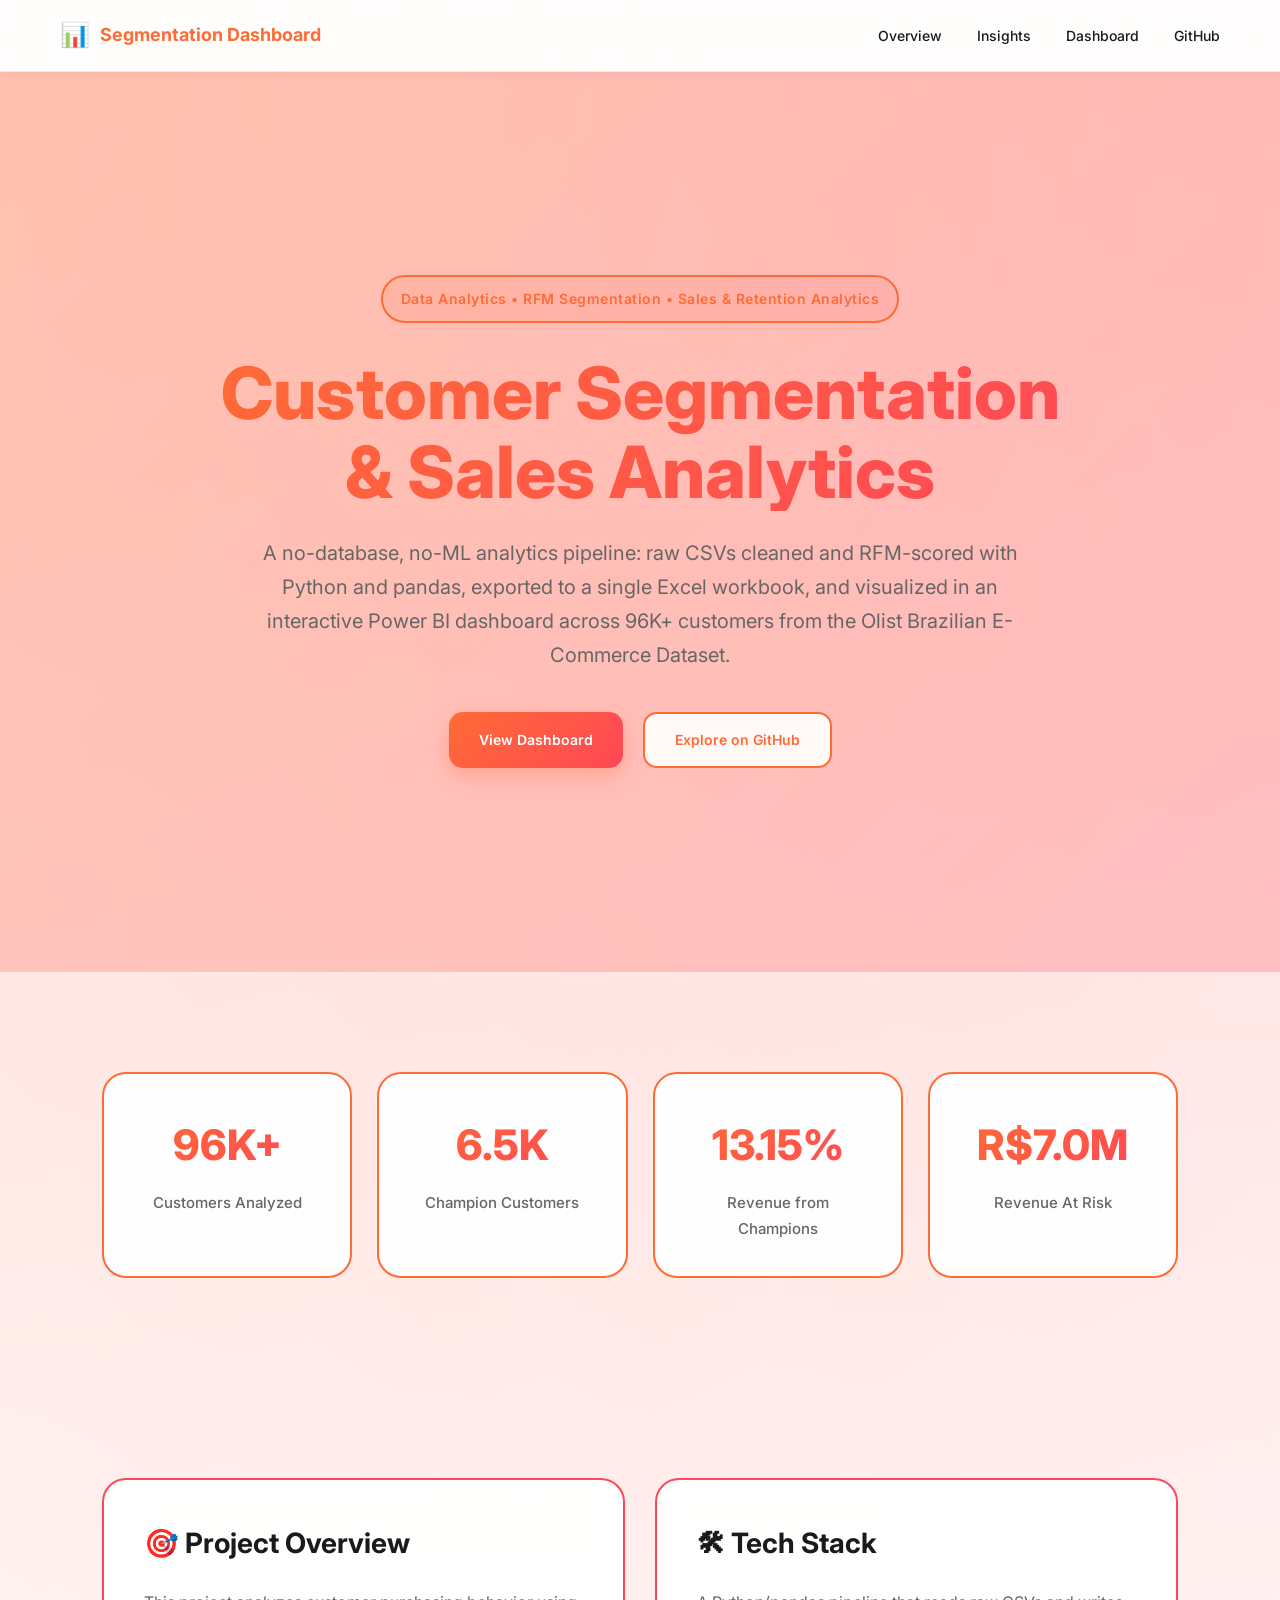
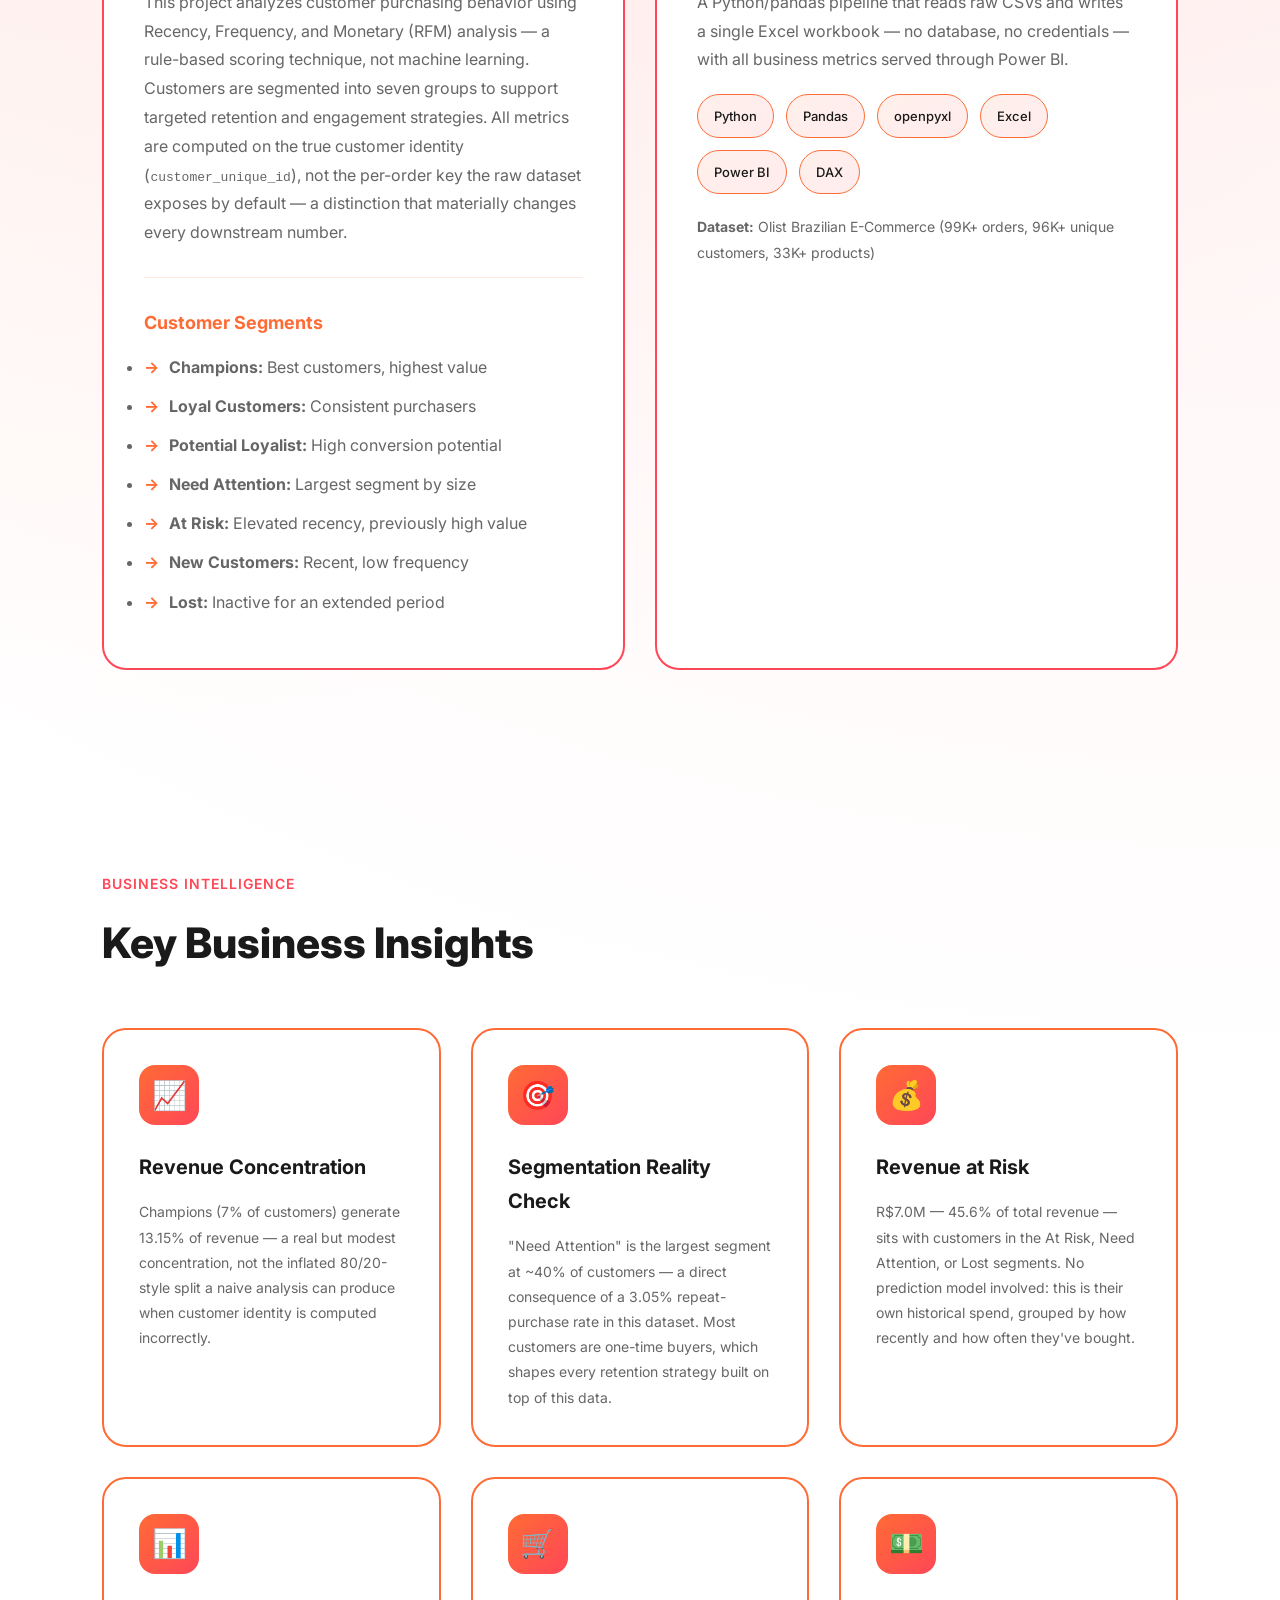
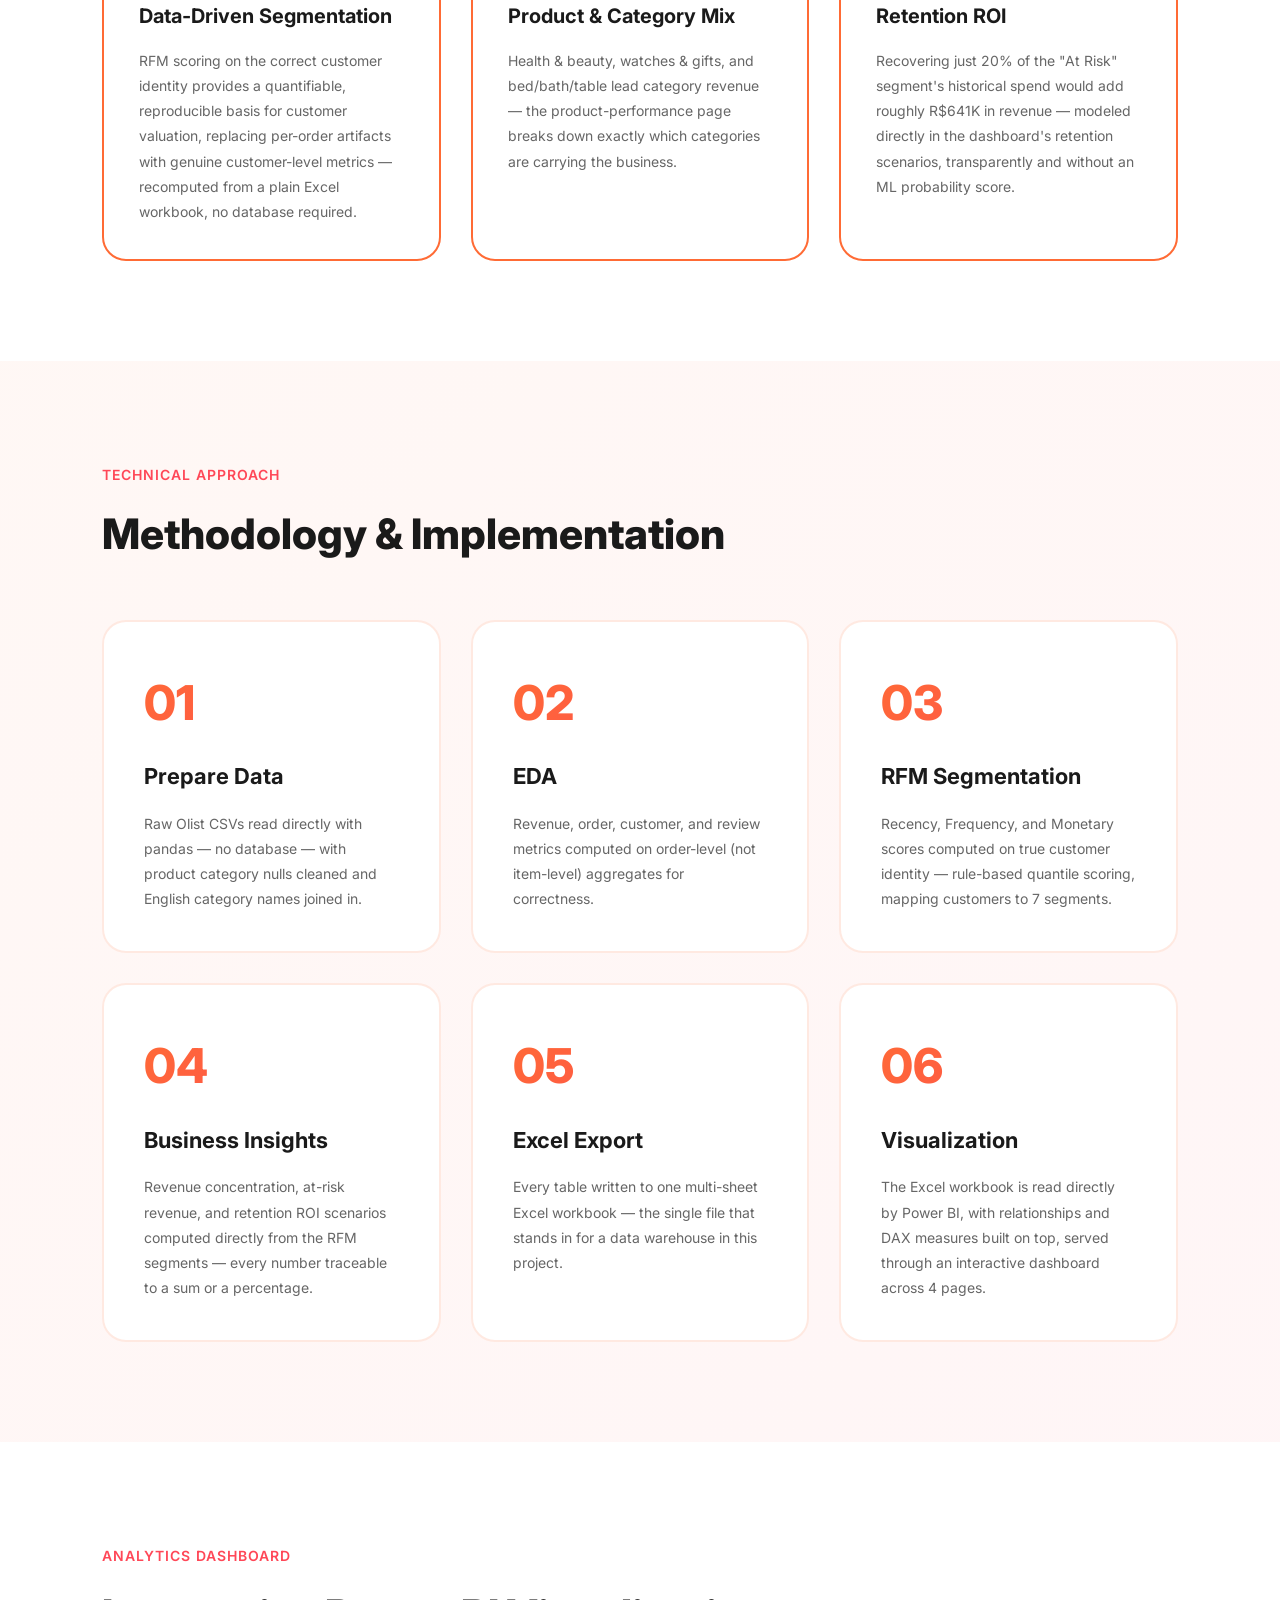
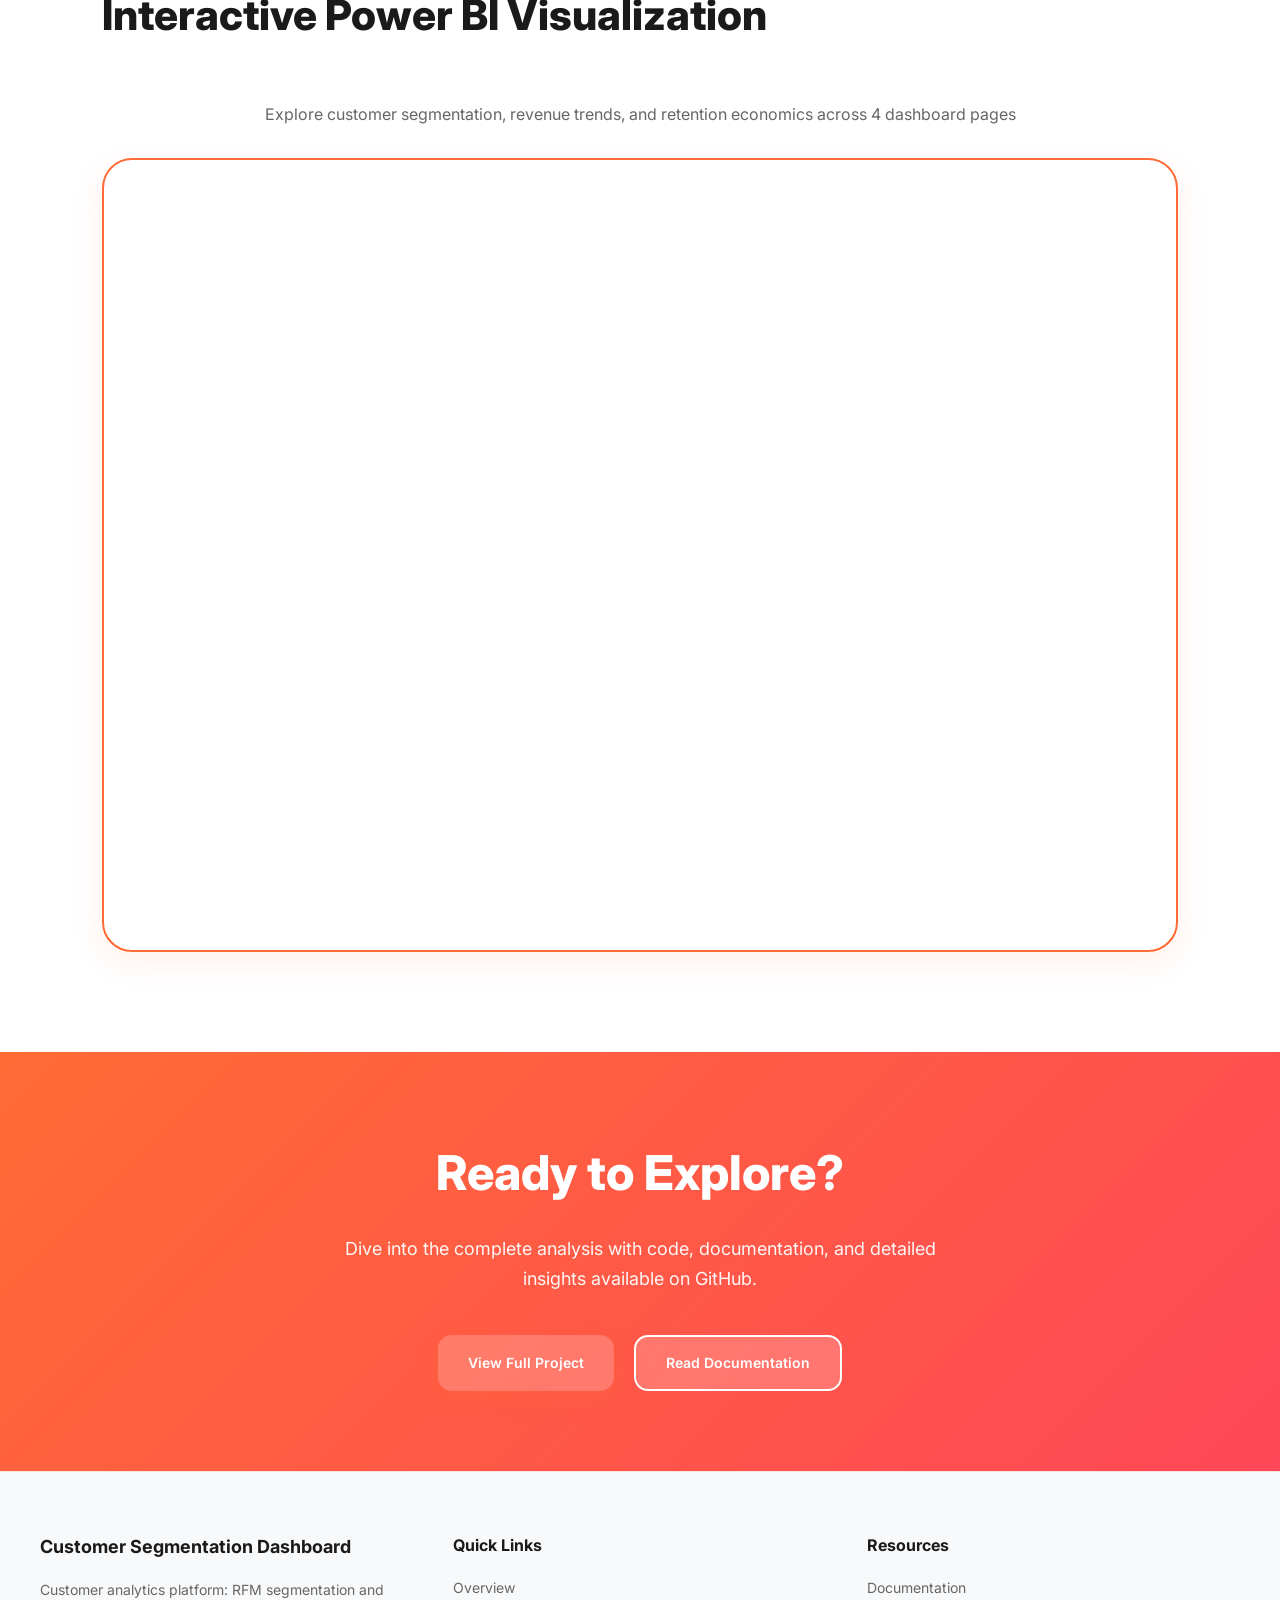
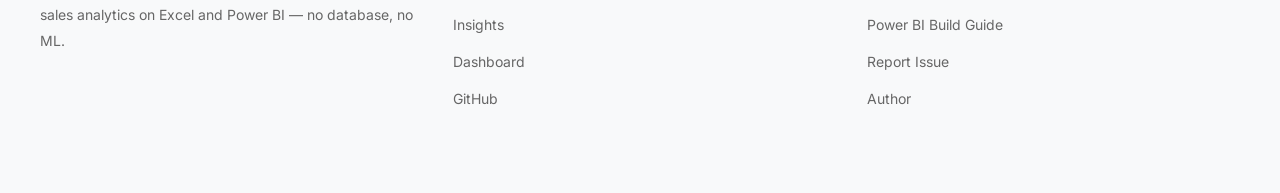
==== commit 9f47ea37: "Rebuild as no-DB, no-ML Excel-to-Power-BI analytics pipeline Replaces the Postgres + XGBoost churn p" ====
--- a/docs/index.html
+++ b/docs/index.html
@@ -26,7 +26,7 @@
   <link href="https://fonts.googleapis.com/css2?family=Inter:wght@400;500;600;700;800&display=swap" rel="stylesheet">
 
   <!-- CSS -->
-  <link rel="stylesheet" href="style.css?v=2" />
+  <link rel="stylesheet" href="style.css" />
 
 </head>
 
@@ -41,7 +41,7 @@
       </div>
       <ul class="nav-menu">
         <li><a href="#overview" class="nav-link">Overview</a></li>
-        <li><a href="#architecture" class="nav-link">Architecture</a></li>
+        <li><a href="#insights" class="nav-link">Insights</a></li>
         <li><a href="#dashboard" class="nav-link">Dashboard</a></li>
         <li><a href="https://github.com/ArnavModi-MSIT/-Customer-Segmentation-Dashboard-" target="_blank" class="nav-link">GitHub</a></li>
       </ul>
@@ -65,8 +65,9 @@
 
       <p>
         A no-database, no-ML analytics pipeline: raw CSVs cleaned and RFM-scored
-        with Python, exported to Excel, and visualized in an interactive Power BI
-        dashboard across 96K+ customers from the Olist Brazilian E-Commerce Dataset.
+        with Python and pandas, exported to a single Excel workbook, and
+        visualized in an interactive Power BI dashboard across 96K+ customers
+        from the Olist Brazilian E-Commerce Dataset.
       </p>
 
       <div class="hero-buttons">
@@ -123,11 +124,14 @@
       <h2>🎯 Project Overview</h2>
 
       <p>
-        Recency, Frequency, and Monetary (RFM) analysis &mdash; rule-based
-        scoring, not machine learning &mdash; segments customers into 7 groups
-        for targeted retention. Every metric runs on the true customer identity
-        (<code>customer_unique_id</code>), not the per-order key the raw data
-        exposes by default.
+        This project analyzes customer purchasing behavior using Recency,
+        Frequency, and Monetary (RFM) analysis &mdash; a rule-based scoring
+        technique, not machine learning. Customers are segmented into seven
+        groups to support targeted retention and engagement strategies. All
+        metrics are computed on the true customer identity
+        (<code>customer_unique_id</code>), not the per-order key the raw
+        dataset exposes by default &mdash; a distinction that materially
+        changes every downstream number.
       </p>
 
       <div class="segments-list">
@@ -145,66 +149,30 @@
 
     </div>
 
-  </section>
-
-  <!-- ARCHITECTURE / PIPELINE -->
-
-  <section class="architecture" id="architecture">
-
-    <div class="section-title">
-
-      <span>Technical Approach</span>
-
-      <h2>Architecture & Tech Stack</h2>
-
-      <p class="section-subtitle">
-        How raw data becomes a boardroom-ready dashboard &mdash; no database,
-        no ML, four tools end to end.
+    <div class="card">
+
+      <h2>🛠 Tech Stack</h2>
+
+      <p>
+        A Python/pandas pipeline that reads raw CSVs and writes a single
+        Excel workbook &mdash; no database, no credentials &mdash; with all
+        business metrics served through Power BI.
       </p>
 
-    </div>
-
-    <div class="pipeline">
-
-      <div class="pipeline-stage">
-        <div class="stage-icon">📄</div>
-        <h3>Raw Data</h3>
-        <p>9 CSVs &mdash; orders, customers, products, reviews, payments, geolocation</p>
-        <div class="stage-tech"><span class="stage-badge">CSV</span></div>
-      </div>
-
-      <div class="pipeline-arrow">→</div>
-
-      <div class="pipeline-stage">
-        <div class="stage-icon">🐍</div>
-        <h3>Python + pandas</h3>
-        <p>Clean, join, and RFM-score every table &mdash; rule-based, not ML</p>
-        <div class="stage-tech">
-          <span class="stage-badge">Python</span>
-          <span class="stage-badge">pandas</span>
-        </div>
-      </div>
-
-      <div class="pipeline-arrow">→</div>
-
-      <div class="pipeline-stage">
-        <div class="stage-icon">📊</div>
-        <h3>Excel Workbook</h3>
-        <p>One multi-sheet file &mdash; stands in for a data warehouse</p>
-        <div class="stage-tech"><span class="stage-badge">openpyxl</span></div>
-      </div>
-
-      <div class="pipeline-arrow">→</div>
-
-      <div class="pipeline-stage">
-        <div class="stage-icon">📈</div>
-        <h3>Power BI</h3>
-        <p>Relationships, DAX measures, a 4-page interactive dashboard</p>
-        <div class="stage-tech">
-          <span class="stage-badge">Power BI</span>
-          <span class="stage-badge">DAX</span>
-        </div>
-      </div>
+      <div class="tech-grid">
+
+        <span class="tech-badge">Python</span>
+        <span class="tech-badge">Pandas</span>
+        <span class="tech-badge">openpyxl</span>
+        <span class="tech-badge">Excel</span>
+        <span class="tech-badge">Power BI</span>
+        <span class="tech-badge">DAX</span>
+
+      </div>
+
+      <p style="margin-top: 20px; font-size: 14px; color: #666;">
+        <strong>Dataset:</strong> Olist Brazilian E-Commerce (99K+ orders, 96K+ unique customers, 33K+ products)
+      </p>
 
     </div>
 
@@ -241,6 +209,21 @@
 
       <div class="insight-card">
 
+        <div class="icon">🎯</div>
+
+        <h3>Segmentation Reality Check</h3>
+
+        <p>
+          "Need Attention" is the largest segment at ~40% of customers &mdash;
+          a direct consequence of a 3.05% repeat-purchase rate in this
+          dataset. Most customers are one-time buyers, which shapes every
+          retention strategy built on top of this data.
+        </p>
+
+      </div>
+
+      <div class="insight-card">
+
         <div class="icon">💰</div>
 
         <h3>Revenue at Risk</h3>
@@ -256,6 +239,36 @@
 
       <div class="insight-card">
 
+        <div class="icon">📊</div>
+
+        <h3>Data-Driven Segmentation</h3>
+
+        <p>
+          RFM scoring on the correct customer identity provides a
+          quantifiable, reproducible basis for customer valuation,
+          replacing per-order artifacts with genuine customer-level metrics
+          &mdash; recomputed from a plain Excel workbook, no database
+          required.
+        </p>
+
+      </div>
+
+      <div class="insight-card">
+
+        <div class="icon">🛒</div>
+
+        <h3>Product & Category Mix</h3>
+
+        <p>
+          Health &amp; beauty, watches &amp; gifts, and bed/bath/table lead
+          category revenue &mdash; the product-performance page breaks down
+          exactly which categories are carrying the business.
+        </p>
+
+      </div>
+
+      <div class="insight-card">
+
         <div class="icon">💵</div>
 
         <h3>Retention ROI</h3>
@@ -273,6 +286,60 @@
 
   </section>
 
+  <!-- METHODOLOGY -->
+
+  <section class="methodology">
+
+    <div class="section-title">
+
+      <span>Technical Approach</span>
+
+      <h2>Methodology & Implementation</h2>
+
+    </div>
+
+    <div class="methodology-grid">
+
+      <div class="method-card">
+        <div class="method-number">01</div>
+        <h3>Prepare Data</h3>
+        <p>Raw Olist CSVs read directly with pandas &mdash; no database &mdash; with product category nulls cleaned and English category names joined in.</p>
+      </div>
+
+      <div class="method-card">
+        <div class="method-number">02</div>
+        <h3>EDA</h3>
+        <p>Revenue, order, customer, and review metrics computed on order-level (not item-level) aggregates for correctness.</p>
+      </div>
+
+      <div class="method-card">
+        <div class="method-number">03</div>
+        <h3>RFM Segmentation</h3>
+        <p>Recency, Frequency, and Monetary scores computed on true customer identity &mdash; rule-based quantile scoring, mapping customers to 7 segments.</p>
+      </div>
+
+      <div class="method-card">
+        <div class="method-number">04</div>
+        <h3>Business Insights</h3>
+        <p>Revenue concentration, at-risk revenue, and retention ROI scenarios computed directly from the RFM segments &mdash; every number traceable to a sum or a percentage.</p>
+      </div>
+
+      <div class="method-card">
+        <div class="method-number">05</div>
+        <h3>Excel Export</h3>
+        <p>Every table written to one multi-sheet Excel workbook &mdash; the single file that stands in for a data warehouse in this project.</p>
+      </div>
+
+      <div class="method-card">
+        <div class="method-number">06</div>
+        <h3>Visualization</h3>
+        <p>The Excel workbook is read directly by Power BI, with relationships and DAX measures built on top, served through an interactive dashboard across 4 pages.</p>
+      </div>
+
+    </div>
+
+  </section>
+
   <!-- DASHBOARD -->
 
   <section class="dashboard" id="dashboard">
@@ -295,7 +362,7 @@
       title="Customer Segmentation Dashboard"
       width="100%"
       height="750"
-      src="https://app.powerbi.com/view?r=eyJrIjoiYjhiYzg2NWEtMjBkMi00Yjk5LTk4MDMtOTRkNGQ3ZjY3OGE0IiwidCI6IjNiMjk5M2Q3LTQ5YmYtNGYyOS1iNzk0LWRkNTcyN2Y0NWVlMiJ9"
+      src="https://app.powerbi.com/view?r=eyJrIjoiYTcwMGYxZDItM2NlYy00Njg0LTk0MGItY2RmNTNiNGU4NTQ1IiwidCI6IjNiMjk5M2Q3LTQ5YmYtNGYyOS1iNzk0LWRkNTcyN2Y0NWVlMiJ9"
       frameborder="0"
       allowFullScreen="true">
     </iframe>
@@ -313,7 +380,7 @@
       <h2>Ready to Explore?</h2>
 
       <p>
-        Full code, the Power BI build guide, and detailed docs are on GitHub.
+        Dive into the complete analysis with code, documentation, and detailed insights available on GitHub.
       </p>
 
       <div class="cta-buttons">
@@ -347,7 +414,7 @@
         <h4>Quick Links</h4>
         <ul>
           <li><a href="#overview">Overview</a></li>
-          <li><a href="#architecture">Architecture</a></li>
+          <li><a href="#insights">Insights</a></li>
           <li><a href="#dashboard">Dashboard</a></li>
           <li><a href="https://github.com/ArnavModi-MSIT/-Customer-Segmentation-Dashboard-" target="_blank">GitHub</a></li>
         </ul>
--- a/docs/style.css
+++ b/docs/style.css
@@ -135,13 +135,6 @@
   font-weight: 800;
 }
 
-.section-subtitle {
-  margin-top: 15px;
-  color: var(--muted);
-  font-size: 16px;
-  max-width: 600px;
-}
-
 /* ===== HERO SECTION ===== */
 
 .hero {
@@ -450,80 +443,53 @@
   line-height: 1.8;
 }
 
-/* ===== ARCHITECTURE / PIPELINE SECTION ===== */
-
-.architecture {
+/* ===== METHODOLOGY SECTION ===== */
+
+.methodology {
   background: linear-gradient(135deg, rgba(255, 107, 53, 0.05), rgba(255, 71, 87, 0.05));
 }
 
-.pipeline {
-  display: flex;
-  align-items: stretch;
-  justify-content: center;
-  flex-wrap: wrap;
-  gap: 15px;
-}
-
-.pipeline-stage {
+.methodology-grid {
+  display: grid;
+  grid-template-columns: repeat(auto-fit, minmax(300px, 1fr));
+  gap: 30px;
+}
+
+.method-card {
   background: rgba(255, 255, 255, 0.95);
   border: 2px solid var(--border);
+  padding: 40px;
   border-radius: 24px;
-  padding: 30px 22px;
-  flex: 1 1 220px;
-  max-width: 250px;
-  text-align: center;
   transition: all var(--transition);
-}
-
-.pipeline-stage:hover {
+  position: relative;
+}
+
+.method-card:hover {
   transform: translateY(-8px);
   box-shadow: 0 20px 40px rgba(255, 107, 53, 0.15);
   border-color: var(--primary);
 }
 
-.stage-icon {
-  font-size: 36px;
+.method-number {
+  font-size: 48px;
+  font-weight: 800;
+  background: linear-gradient(135deg, var(--primary), var(--accent));
+  -webkit-background-clip: text;
+  -webkit-text-fill-color: transparent;
+  background-clip: text;
   margin-bottom: 15px;
 }
 
-.pipeline-stage h3 {
-  font-size: 18px;
-  margin-bottom: 10px;
+.method-card h3 {
+  font-size: 22px;
+  margin-bottom: 15px;
   color: var(--text);
 }
 
-.pipeline-stage p {
-  color: var(--muted);
-  font-size: 13px;
-  line-height: 1.6;
-  margin-bottom: 18px;
-}
-
-.stage-tech {
-  display: flex;
-  flex-wrap: wrap;
-  gap: 6px;
-  justify-content: center;
-}
-
-.stage-badge {
-  background: linear-gradient(135deg, rgba(255, 107, 53, 0.12), rgba(255, 71, 87, 0.12));
-  border: 1px solid var(--primary);
-  padding: 4px 12px;
-  border-radius: 999px;
-  font-size: 11px;
-  font-weight: 700;
-  color: var(--primary);
-}
-
-.pipeline-arrow {
-  display: flex;
-  align-items: center;
-  justify-content: center;
-  flex: 0 0 30px;
-  font-size: 26px;
-  font-weight: 700;
-  color: var(--primary);
+.method-card p {
+  color: var(--muted);
+  font-size: 14px;
+  line-height: 1.8;
 }
 
 /* ===== DASHBOARD SECTION ===== */
@@ -711,18 +677,8 @@
     font-size: 36px;
   }
 
-  .pipeline {
-    flex-direction: column;
-    align-items: center;
-  }
-
-  .pipeline-stage {
-    max-width: 100%;
-    width: 100%;
-  }
-
-  .pipeline-arrow {
-    transform: rotate(90deg);
+  .method-number {
+    font-size: 36px;
   }
 
   .footer-bottom {
@@ -783,7 +739,7 @@
   .metric-card,
   .card,
   .insight-card,
-  .pipeline-stage {
+  .method-card {
     padding: 25px;
   }
 
@@ -793,7 +749,7 @@
 
   .card h2,
   .insight-card h3,
-  .pipeline-stage h3 {
+  .method-card h3 {
     font-size: 18px;
   }
 
